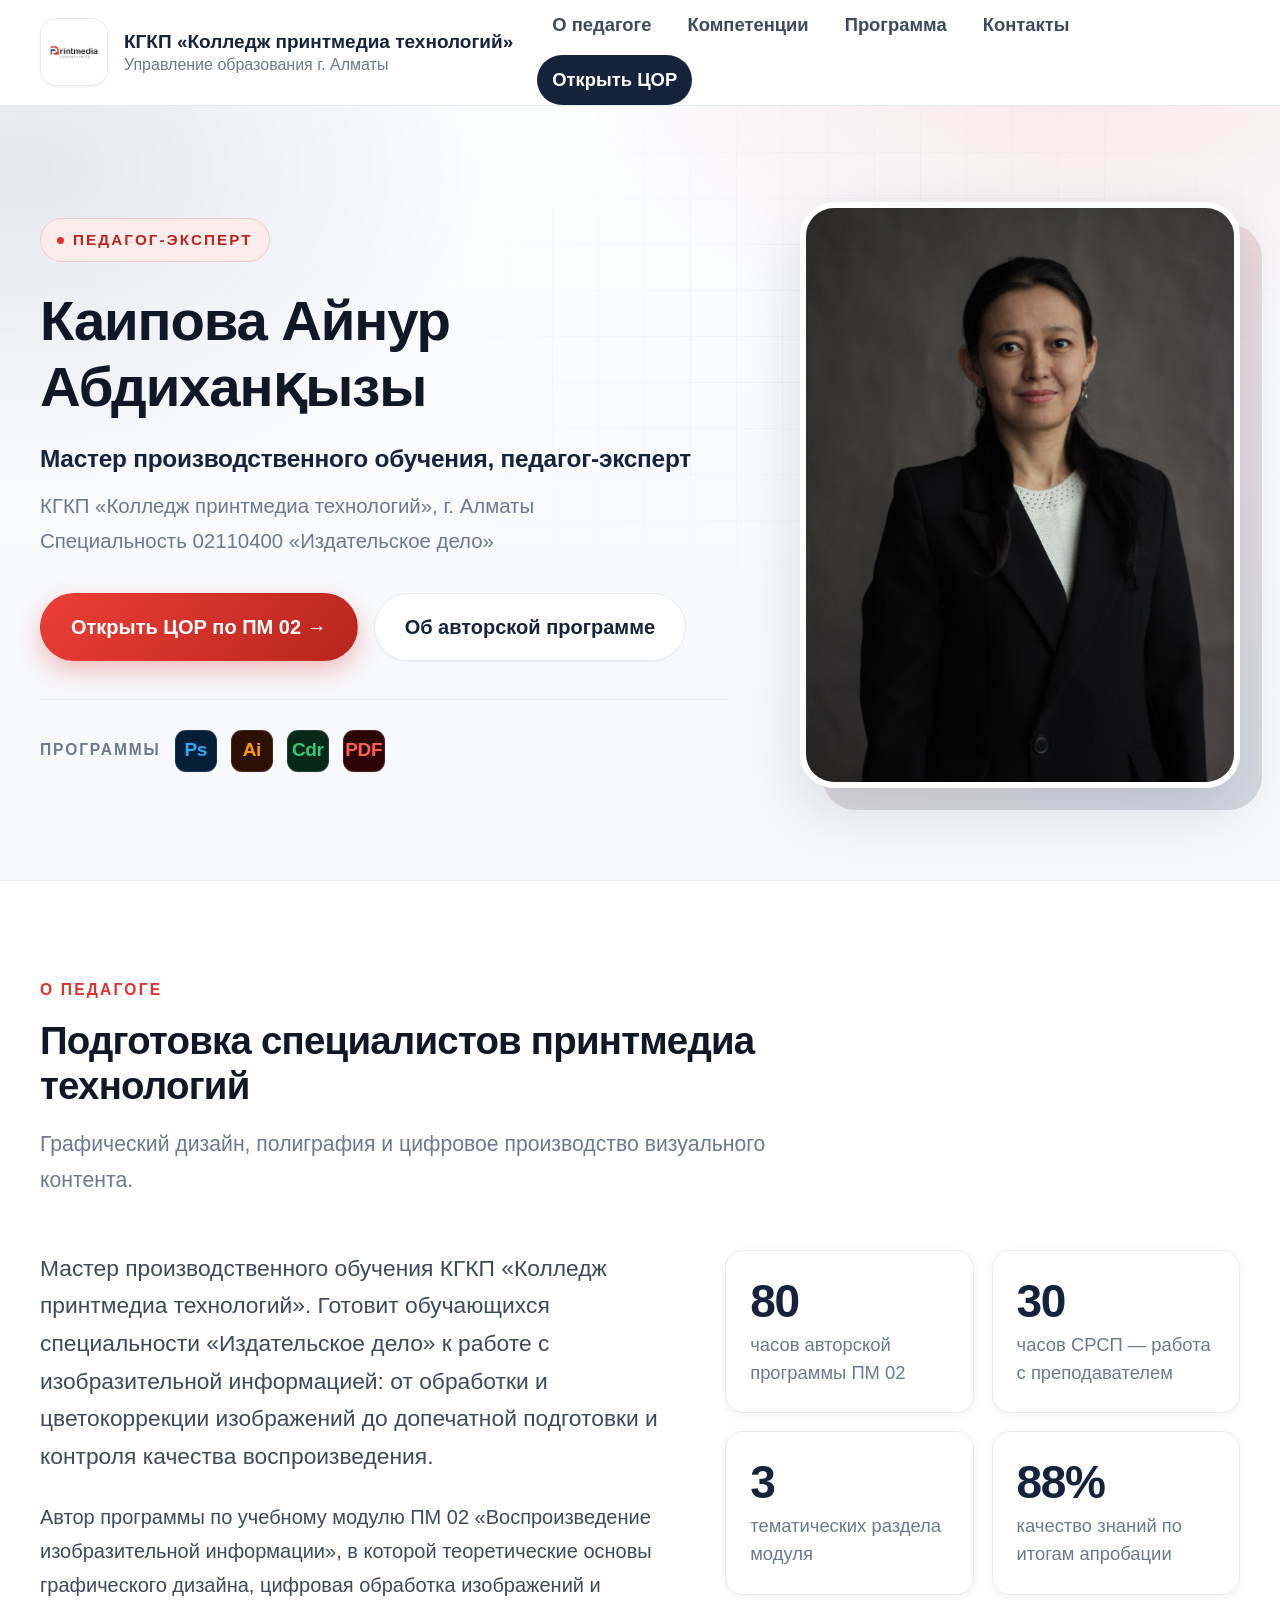
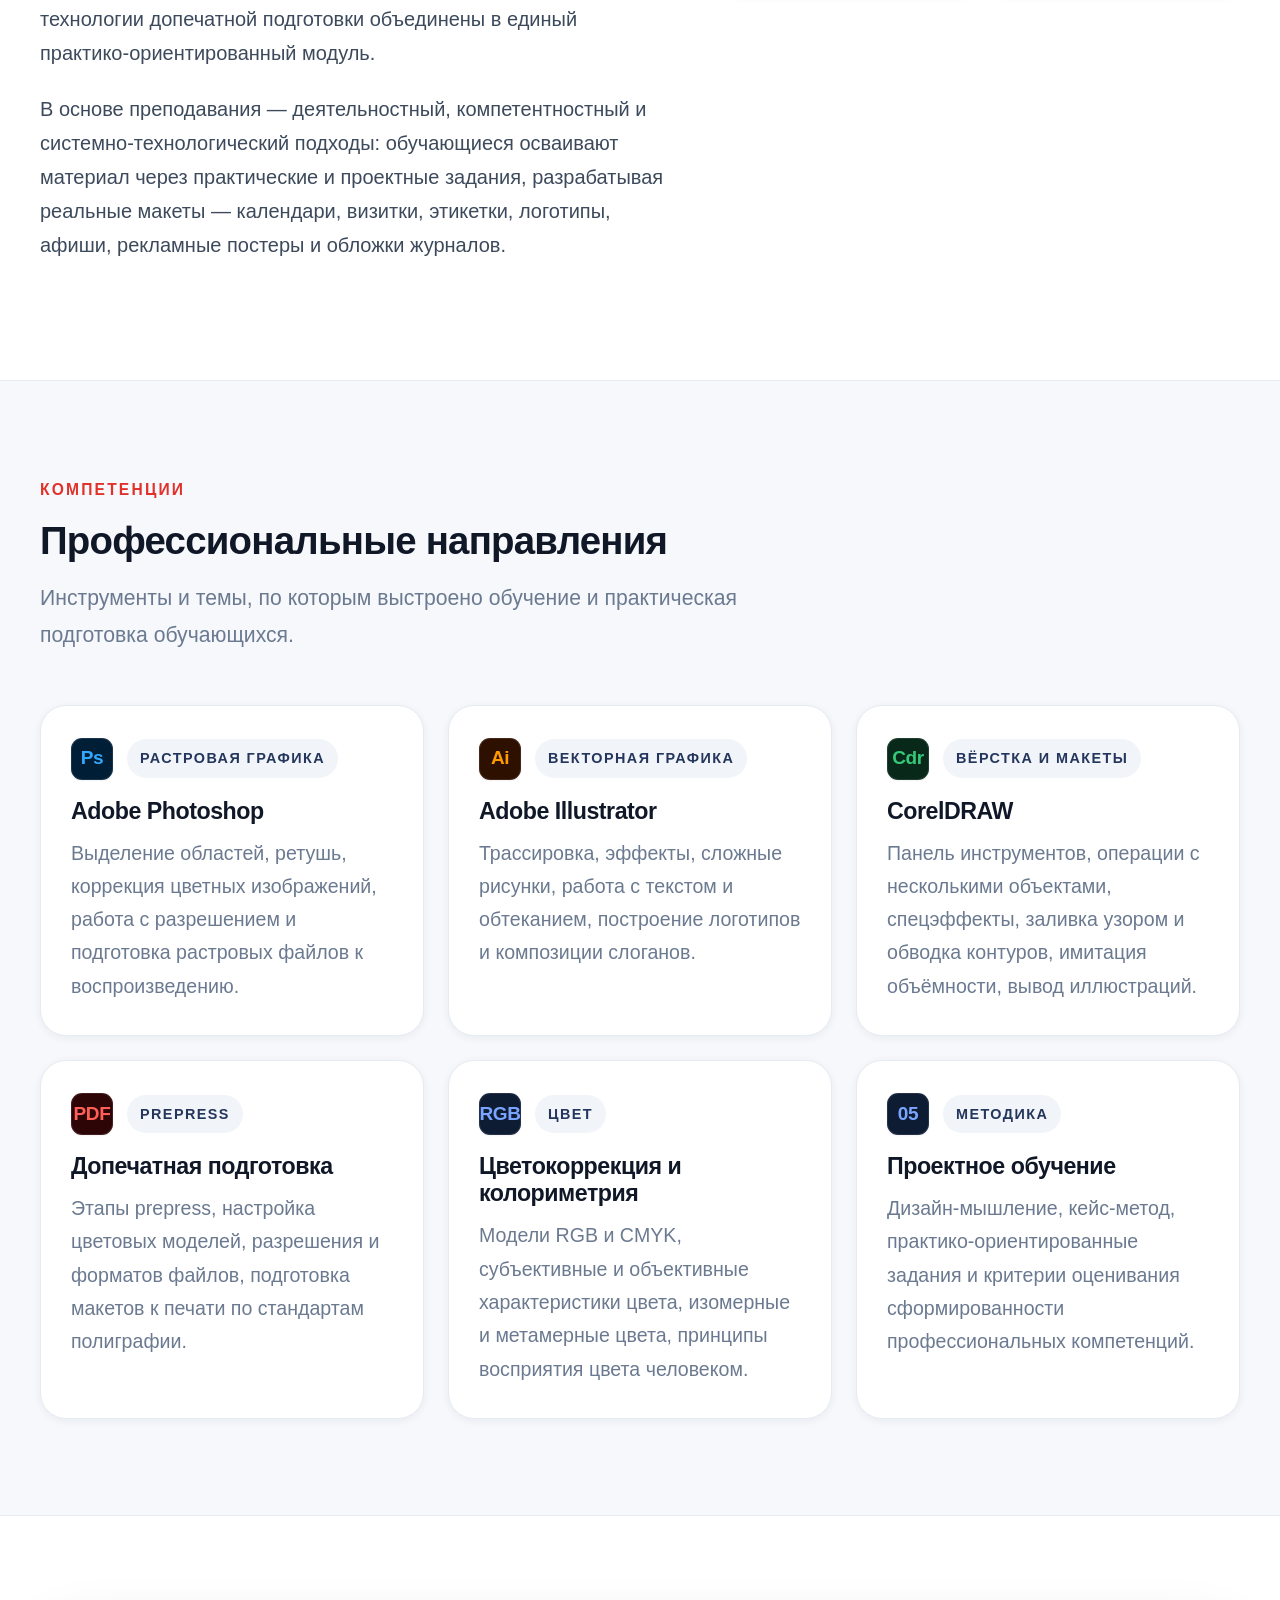
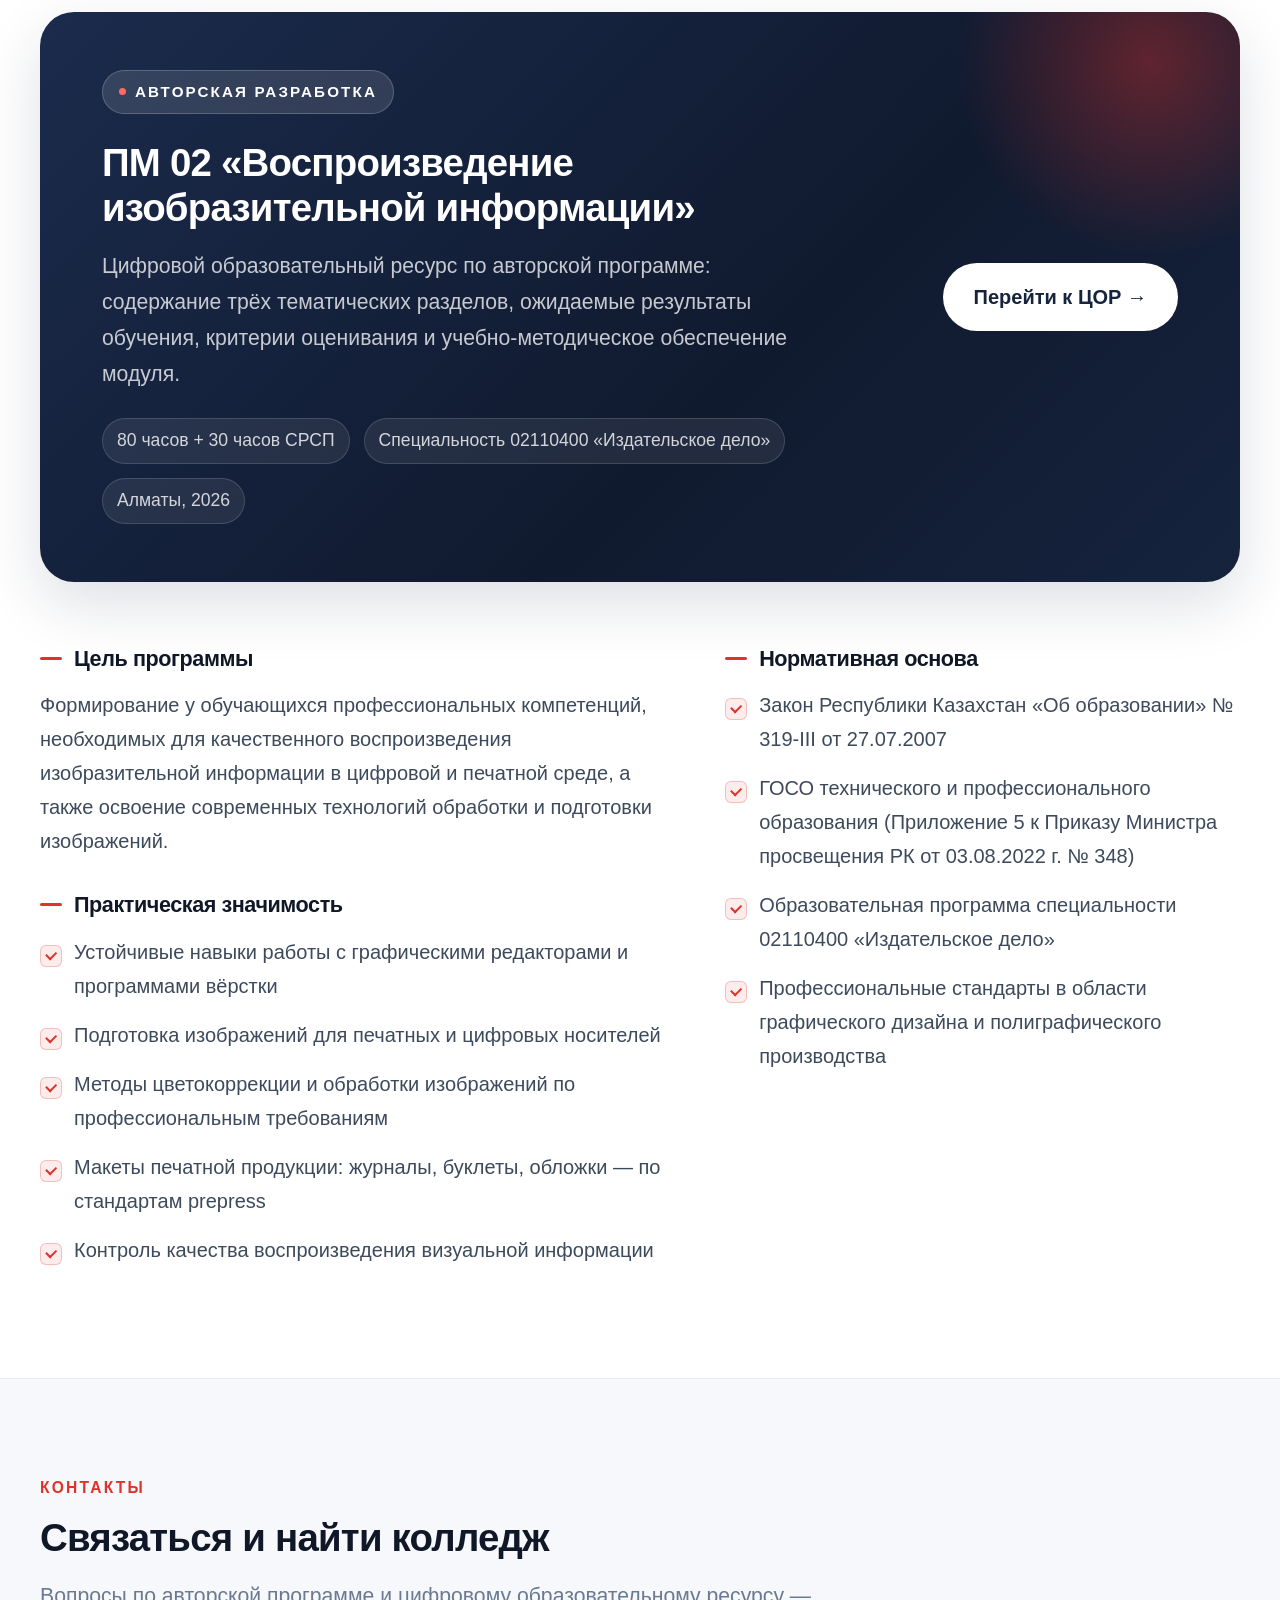
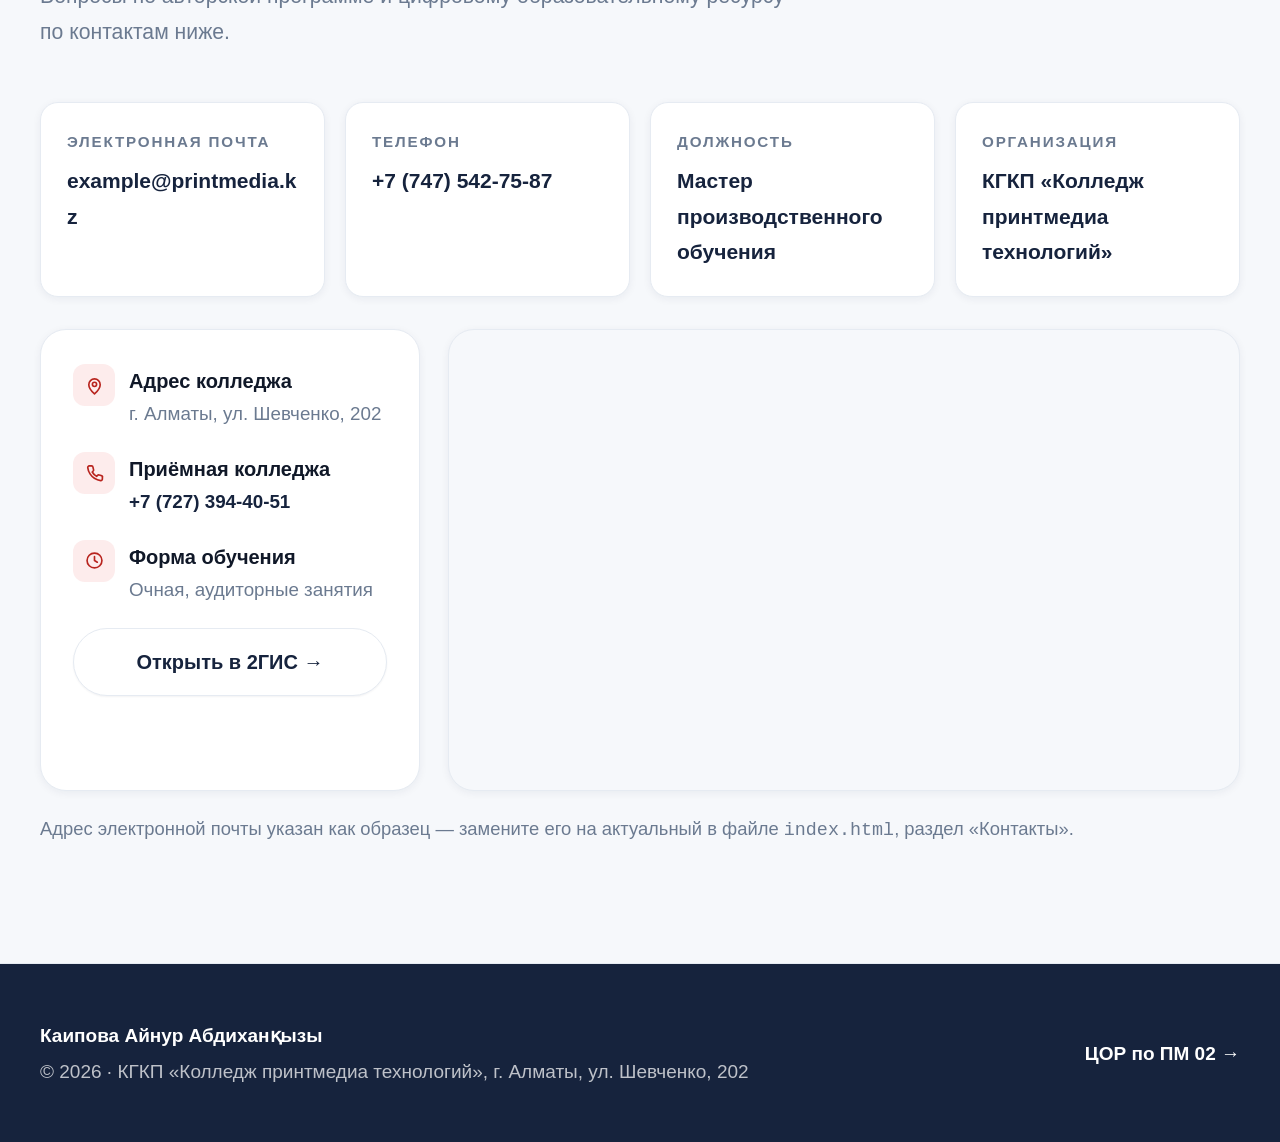
==== index.html @ 56f1a11b "Сайт-визитка Каиповой А.А. и ЦОР по модулю ПМ 02 Две страницы: портфолио педагога (index.html) и циф" ====
<!DOCTYPE html>
<html lang="ru">
<head>
<meta charset="utf-8">
<meta name="viewport" content="width=device-width, initial-scale=1">
<title>Каипова Айнур Абдиханқызы — мастер производственного обучения, педагог-эксперт</title>
<meta name="description" content="Портфолио-визитка Каиповой А.А., мастера производственного обучения, педагога-эксперта КГКП «Колледж принтмедиа технологий». Авторская программа ПМ 02 «Воспроизведение изобразительной информации» и цифровой образовательный ресурс.">
<link rel="icon" href="assets/logo.jpg">
<link rel="stylesheet" href="style.css">
</head>
<body>

<header class="topbar">
  <div class="wrap topbar__inner">
    <a class="brand" href="index.html">
      <span class="brand__logo"><img src="assets/logo.jpg" alt="Логотип Колледжа принтмедиа технологий"></span>
      <span class="brand__text">КГКП «Колледж принтмедиа технологий»<span>Управление образования г. Алматы</span></span>
    </a>
    <nav class="nav">
      <a href="#about">О педагоге</a>
      <a href="#skills">Компетенции</a>
      <a href="#program">Программа</a>
      <a href="#contacts">Контакты</a>
      <a href="cor.html" class="is-cta">Открыть ЦОР</a>
    </nav>
  </div>
</header>

<section class="hero">
  <div class="wrap hero__grid">
    <div>
      <span class="eyebrow">Педагог-эксперт</span>
      <h1>Каипова Айнур Абдиханқызы</h1>
      <p class="hero__role">Мастер производственного обучения, педагог-эксперт</p>
      <p class="hero__place">КГКП «Колледж принтмедиа технологий», г. Алматы<br>Специальность 02110400 «Издательское дело»</p>
      <div class="hero__actions">
        <a class="btn btn--primary" href="cor.html">Открыть ЦОР по ПМ 02 →</a>
        <a class="btn btn--ghost" href="#program">Об авторской программе</a>
      </div>
      <div class="hero__tools">
        <span class="label">Программы</span>
        <span class="app app--ps" title="Adobe Photoshop">Ps</span>
        <span class="app app--ai" title="Adobe Illustrator">Ai</span>
        <span class="app app--cdr" title="CorelDRAW">Cdr</span>
        <span class="app app--pdf" title="Допечатная подготовка, PDF">PDF</span>
      </div>
    </div>
    <div class="photo-frame">
      <img src="assets/kaipova.jpg" alt="Каипова Айнур Абдиханқызы">
    </div>
  </div>
</section>

<section class="section" id="about">
  <div class="wrap">
    <div class="section__head">
      <span class="section__label">О педагоге</span>
      <h2>Подготовка специалистов принтмедиа технологий</h2>
      <p>Графический дизайн, полиграфия и цифровое производство визуального контента.</p>
    </div>
    <div class="cols-2">
      <div class="prose">
        <p class="lead">Мастер производственного обучения КГКП «Колледж принтмедиа технологий». Готовит обучающихся специальности «Издательское дело» к работе с изобразительной информацией: от обработки и цветокоррекции изображений до допечатной подготовки и контроля качества воспроизведения.</p>
        <p>Автор программы по учебному модулю ПМ 02 «Воспроизведение изобразительной информации», в которой теоретические основы графического дизайна, цифровая обработка изображений и технологии допечатной подготовки объединены в единый практико-ориентированный модуль.</p>
        <p>В основе преподавания — деятельностный, компетентностный и системно-технологический подходы: обучающиеся осваивают материал через практические и проектные задания, разрабатывая реальные макеты — календари, визитки, этикетки, логотипы, афиши, рекламные постеры и обложки журналов.</p>
      </div>
      <div class="stats">
        <div class="stat">
          <div class="stat__num">80</div>
          <div class="stat__label">часов авторской программы ПМ 02</div>
        </div>
        <div class="stat">
          <div class="stat__num">30</div>
          <div class="stat__label">часов СРСП — работа с преподавателем</div>
        </div>
        <div class="stat">
          <div class="stat__num">3</div>
          <div class="stat__label">тематических раздела модуля</div>
        </div>
        <div class="stat">
          <div class="stat__num">88%</div>
          <div class="stat__label">качество знаний по итогам апробации</div>
        </div>
      </div>
    </div>
  </div>
</section>

<section class="section section--soft" id="skills">
  <div class="wrap">
    <div class="section__head">
      <span class="section__label">Компетенции</span>
      <h2>Профессиональные направления</h2>
      <p>Инструменты и темы, по которым выстроено обучение и практическая подготовка обучающихся.</p>
    </div>
    <div class="cards">
      <div class="card">
        <div class="card__top">
          <span class="app app--ps">Ps</span>
          <span class="card__tag">Растровая графика</span>
        </div>
        <h3>Adobe Photoshop</h3>
        <p>Выделение областей, ретушь, коррекция цветных изображений, работа с разрешением и подготовка растровых файлов к воспроизведению.</p>
      </div>
      <div class="card">
        <div class="card__top">
          <span class="app app--ai">Ai</span>
          <span class="card__tag">Векторная графика</span>
        </div>
        <h3>Adobe Illustrator</h3>
        <p>Трассировка, эффекты, сложные рисунки, работа с текстом и обтеканием, построение логотипов и композиции слоганов.</p>
      </div>
      <div class="card">
        <div class="card__top">
          <span class="app app--cdr">Cdr</span>
          <span class="card__tag">Вёрстка и макеты</span>
        </div>
        <h3>CorelDRAW</h3>
        <p>Панель инструментов, операции с несколькими объектами, спецэффекты, заливка узором и обводка контуров, имитация объёмности, вывод иллюстраций.</p>
      </div>
      <div class="card">
        <div class="card__top">
          <span class="app app--pdf">PDF</span>
          <span class="card__tag">Prepress</span>
        </div>
        <h3>Допечатная подготовка</h3>
        <p>Этапы prepress, настройка цветовых моделей, разрешения и форматов файлов, подготовка макетов к печати по стандартам полиграфии.</p>
      </div>
      <div class="card">
        <div class="card__top">
          <span class="app app--rgb">RGB</span>
          <span class="card__tag">Цвет</span>
        </div>
        <h3>Цветокоррекция и колориметрия</h3>
        <p>Модели RGB и CMYK, субъективные и объективные характеристики цвета, изомерные и метамерные цвета, принципы восприятия цвета человеком.</p>
      </div>
      <div class="card">
        <div class="card__top">
          <span class="app app--rgb">05</span>
          <span class="card__tag">Методика</span>
        </div>
        <h3>Проектное обучение</h3>
        <p>Дизайн-мышление, кейс-метод, практико-ориентированные задания и критерии оценивания сформированности профессиональных компетенций.</p>
      </div>
    </div>
  </div>
</section>

<section class="section" id="program">
  <div class="wrap">
    <div class="feature">
      <div>
        <span class="eyebrow">Авторская разработка</span>
        <h2>ПМ 02 «Воспроизведение изобразительной информации»</h2>
        <p>Цифровой образовательный ресурс по авторской программе: содержание трёх тематических разделов, ожидаемые результаты обучения, критерии оценивания и учебно-методическое обеспечение модуля.</p>
        <div class="feature__meta">
          <span>80 часов + 30 часов СРСП</span>
          <span>Специальность 02110400 «Издательское дело»</span>
          <span>Алматы, 2026</span>
        </div>
      </div>
      <div>
        <a class="btn btn--light" href="cor.html">Перейти к ЦОР →</a>
      </div>
    </div>

    <div class="cols-2" style="margin-top:64px;">
      <div>
        <h3 class="mini">Цель программы</h3>
        <p>Формирование у обучающихся профессиональных компетенций, необходимых для качественного воспроизведения изобразительной информации в цифровой и печатной среде, а также освоение современных технологий обработки и подготовки изображений.</p>
        <h3 class="mini" style="margin-top:34px;">Практическая значимость</h3>
        <ul class="list-check">
          <li>Устойчивые навыки работы с графическими редакторами и программами вёрстки</li>
          <li>Подготовка изображений для печатных и цифровых носителей</li>
          <li>Методы цветокоррекции и обработки изображений по профессиональным требованиям</li>
          <li>Макеты печатной продукции: журналы, буклеты, обложки — по стандартам prepress</li>
          <li>Контроль качества воспроизведения визуальной информации</li>
        </ul>
      </div>
      <div>
        <h3 class="mini">Нормативная основа</h3>
        <ul class="list-check">
          <li>Закон Республики Казахстан «Об образовании» № 319-III от 27.07.2007</li>
          <li>ГОСО технического и профессионального образования (Приложение 5 к Приказу Министра просвещения РК от 03.08.2022 г. № 348)</li>
          <li>Образовательная программа специальности 02110400 «Издательское дело»</li>
          <li>Профессиональные стандарты в области графического дизайна и полиграфического производства</li>
        </ul>
      </div>
    </div>
  </div>
</section>

<section class="section section--soft" id="contacts">
  <div class="wrap">
    <div class="section__head">
      <span class="section__label">Контакты</span>
      <h2>Связаться и найти колледж</h2>
      <p>Вопросы по авторской программе и цифровому образовательному ресурсу — по контактам ниже.</p>
    </div>

    <div class="contact-grid" style="margin-bottom:32px;">
      <div class="contact">
        <div class="contact__label">Электронная почта</div>
        <div class="contact__value"><a href="mailto:example@printmedia.kz">example@printmedia.kz</a></div>
      </div>
      <div class="contact">
        <div class="contact__label">Телефон</div>
        <div class="contact__value"><a href="tel:+77475427587">+7 (747) 542-75-87</a></div>
      </div>
      <div class="contact">
        <div class="contact__label">Должность</div>
        <div class="contact__value">Мастер производственного обучения</div>
      </div>
      <div class="contact">
        <div class="contact__label">Организация</div>
        <div class="contact__value">КГКП «Колледж принтмедиа технологий»</div>
      </div>
    </div>

    <div class="map-grid">
      <div class="map-card">
        <div class="map-card__row">
          <span class="map-card__ico"><svg viewBox="0 0 24 24" fill="none" stroke="currentColor" stroke-width="1.9" stroke-linecap="round" stroke-linejoin="round" aria-hidden="true"><path d="M12 21.5s-6.5-5.8-6.5-10.5a6.5 6.5 0 1 1 13 0C18.5 15.7 12 21.5 12 21.5z"/><circle cx="12" cy="10.7" r="2.4"/></svg></span>
          <span>
            <strong>Адрес колледжа</strong>
            <span>г. Алматы, ул. Шевченко, 202</span>
          </span>
        </div>
        <div class="map-card__row">
          <span class="map-card__ico"><svg viewBox="0 0 24 24" fill="none" stroke="currentColor" stroke-width="1.9" stroke-linecap="round" stroke-linejoin="round" aria-hidden="true"><path d="M21 16.9v2.6a1.7 1.7 0 0 1-1.9 1.7 16.6 16.6 0 0 1-7.2-2.6 16.3 16.3 0 0 1-5-5A16.6 16.6 0 0 1 4.3 6.4 1.7 1.7 0 0 1 6 4.5h2.6a1.7 1.7 0 0 1 1.7 1.5c.1.8.3 1.7.6 2.5a1.7 1.7 0 0 1-.4 1.8l-1.1 1.1a13.4 13.4 0 0 0 5 5l1.1-1.1a1.7 1.7 0 0 1 1.8-.4c.8.3 1.6.5 2.5.6a1.7 1.7 0 0 1 1.5 1.7z"/></svg></span>
          <span>
            <strong>Приёмная колледжа</strong>
            <span><a href="tel:+77273944051">+7 (727) 394-40-51</a></span>
          </span>
        </div>
        <div class="map-card__row">
          <span class="map-card__ico"><svg viewBox="0 0 24 24" fill="none" stroke="currentColor" stroke-width="1.9" stroke-linecap="round" stroke-linejoin="round" aria-hidden="true"><circle cx="12" cy="12" r="8.5"/><path d="M12 7.6V12l3.2 2"/></svg></span>
          <span>
            <strong>Форма обучения</strong>
            <span>Очная, аудиторные занятия</span>
          </span>
        </div>
        <a class="btn btn--ghost" href="https://2gis.kz/almaty/firm/9429940000854568" target="_blank" rel="noopener">Открыть в 2ГИС →</a>
      </div>
      <div class="map-frame">
        <iframe
          src="https://widgets.2gis.com/widget?type=firmsonmap&amp;options=%7B%22pos%22%3A%7B%22lat%22%3A43.241996%2C%22lon%22%3A76.891916%2C%22zoom%22%3A17%7D%2C%22opt%22%3A%7B%22city%22%3A%22almaty%22%7D%2C%22org%22%3A%229429940000854568%22%7D"
          title="Колледж принтмедиа технологий на карте 2ГИС — г. Алматы, ул. Шевченко, 202"
          loading="lazy"
          allowfullscreen></iframe>
      </div>
    </div>
    <p class="note">Адрес электронной почты указан как образец — замените его на актуальный в файле <code>index.html</code>, раздел «Контакты».</p>
  </div>
</section>

<footer class="footer">
  <div class="wrap footer__inner">
    <div>
      <strong>Каипова Айнур Абдиханқызы</strong>
      © 2026 · КГКП «Колледж принтмедиа технологий», г. Алматы, ул. Шевченко, 202
    </div>
    <div><a href="cor.html">ЦОР по ПМ 02 →</a></div>
  </div>
</footer>

</body>
</html>
---- style.css ----
/* ============================================================
   Каипова А.А. — визитка педагога и ЦОР по ПМ 02
   Дизайн-система: токены → layout → компоненты → адаптив
   ============================================================ */

:root {
  /* Палитра построена на логотипе колледжа */
  --red: #e0322b;
  --red-dark: #b8241e;
  --red-soft: #fdecec;
  --navy: #16233d;
  --navy-mid: #24365c;
  --navy-light: #3d5687;
  --ink: #101828;
  --body: #3d4a5c;
  --muted: #6b7a90;
  --line: #e6ebf2;
  --line-soft: #f1f4f9;
  --bg: #ffffff;
  --bg-soft: #f6f8fb;

  /* Скругления и тени */
  --r-sm: 12px;
  --r: 18px;
  --r-lg: 26px;
  --r-xl: 34px;
  --sh-xs: 0 1px 2px rgba(16, 24, 40, .05);
  --sh-sm: 0 2px 8px rgba(22, 35, 61, .06);
  --sh: 0 8px 28px rgba(22, 35, 61, .08);
  --sh-lg: 0 22px 60px rgba(22, 35, 61, .14);

  --wrap: 1440px;
  --font: -apple-system, BlinkMacSystemFont, "Segoe UI", Roboto, "Helvetica Neue", Arial, sans-serif;
}

* { box-sizing: border-box; }

html {
  font-size: 20px;
  scroll-behavior: smooth;
  -webkit-text-size-adjust: 100%;
}

body {
  margin: 0;
  font-family: var(--font);
  font-size: 1rem;
  line-height: 1.7;
  color: var(--body);
  background: var(--bg);
  -webkit-font-smoothing: antialiased;
  text-rendering: optimizeLegibility;
}

img { max-width: 100%; display: block; }
a { color: var(--navy-light); }

h1, h2, h3, h4 {
  color: var(--ink);
  line-height: 1.18;
  letter-spacing: -0.02em;
  margin: 0 0 .6em;
  font-weight: 700;
}

h1 { font-size: clamp(2.3rem, 4.4vw, 3.5rem); }
h2 { font-size: clamp(1.75rem, 3vw, 2.5rem); }
h3 { font-size: clamp(1.15rem, 1.6vw, 1.4rem); }

p { margin: 0 0 1.1em; }

.wrap { width: 100%; max-width: var(--wrap); margin: 0 auto; padding: 0 40px; }

/* ---------------- Шапка ---------------- */
.topbar {
  position: sticky;
  top: 0;
  z-index: 60;
  background: rgba(255, 255, 255, .88);
  backdrop-filter: saturate(180%) blur(14px);
  border-bottom: 1px solid var(--line);
}

.topbar__inner {
  display: flex;
  align-items: center;
  gap: 24px;
  min-height: 92px;
}

.brand {
  display: flex;
  align-items: center;
  gap: 16px;
  text-decoration: none;
  color: inherit;
  flex-shrink: 0;
}

.brand__logo {
  width: 68px;
  height: 68px;
  border-radius: 16px;
  background: #fff;
  border: 1px solid var(--line);
  box-shadow: var(--sh-xs);
  display: grid;
  place-items: center;
  padding: 7px;
  flex-shrink: 0;
}
.brand__logo img { width: 100%; height: 100%; object-fit: contain; }

.brand__text { font-size: .95rem; font-weight: 700; color: var(--navy); line-height: 1.35; }
.brand__text span {
  display: block;
  font-weight: 500;
  color: var(--muted);
  font-size: .8rem;
}

.nav {
  margin-left: auto;
  display: flex;
  align-items: center;
  gap: 6px;
  flex-wrap: wrap;
}
.nav a {
  color: var(--body);
  text-decoration: none;
  font-size: .92rem;
  font-weight: 600;
  padding: 9px 15px;
  border-radius: 999px;
  transition: background .16s ease, color .16s ease;
}
.nav a:hover { background: var(--bg-soft); color: var(--red); }
.nav a.is-cta { background: var(--navy); color: #fff; }
.nav a.is-cta:hover { background: var(--navy-mid); color: #fff; }

/* ---------------- Кнопки ---------------- */
.btn {
  display: inline-flex;
  align-items: center;
  justify-content: center;
  gap: 10px;
  padding: 16px 30px;
  border-radius: 999px;
  font-size: 1rem;
  font-weight: 650;
  font-family: inherit;
  text-decoration: none;
  border: 1.5px solid transparent;
  cursor: pointer;
  transition: transform .16s ease, box-shadow .16s ease, background .16s ease, border-color .16s ease;
}
.btn:hover { transform: translateY(-2px); }
.btn--primary {
  background: linear-gradient(135deg, #ec3f37, var(--red-dark));
  color: #fff;
  box-shadow: 0 10px 26px rgba(224, 50, 43, .3);
}
.btn--primary:hover { box-shadow: 0 14px 32px rgba(224, 50, 43, .38); }
.btn--ghost { border-color: var(--line); color: var(--navy); background: #fff; box-shadow: var(--sh-xs); }
.btn--ghost:hover { border-color: var(--navy-light); }
.btn--light { background: #fff; color: var(--navy); }
.btn--light:hover { background: #f2f5fa; }

/* ---------------- Хиро ---------------- */
.hero {
  position: relative;
  overflow: hidden;
  padding: 96px 0 92px;
  background:
    radial-gradient(760px 460px at 85% -8%, rgba(224, 50, 43, .10), transparent 68%),
    radial-gradient(700px 480px at 2% 8%, rgba(36, 54, 92, .10), transparent 66%),
    linear-gradient(180deg, #fbfcfe, var(--bg-soft));
  border-bottom: 1px solid var(--line);
}

.hero::before {
  content: "";
  position: absolute;
  inset: 0;
  background-image:
    linear-gradient(rgba(22, 35, 61, .045) 1px, transparent 1px),
    linear-gradient(90deg, rgba(22, 35, 61, .045) 1px, transparent 1px);
  background-size: 46px 46px;
  mask-image: radial-gradient(700px 420px at 70% 30%, #000, transparent 75%);
  -webkit-mask-image: radial-gradient(700px 420px at 70% 30%, #000, transparent 75%);
  pointer-events: none;
}

.hero__grid {
  position: relative;
  display: grid;
  grid-template-columns: 1.15fr 440px;
  gap: 72px;
  align-items: center;
}

.eyebrow {
  display: inline-flex;
  align-items: center;
  gap: 9px;
  font-size: .76rem;
  font-weight: 750;
  letter-spacing: .14em;
  text-transform: uppercase;
  color: var(--red-dark);
  background: var(--red-soft);
  border: 1px solid rgba(224, 50, 43, .18);
  padding: 8px 16px;
  border-radius: 999px;
  margin-bottom: 26px;
}
.eyebrow::before {
  content: "";
  width: 7px;
  height: 7px;
  border-radius: 50%;
  background: var(--red);
}

.hero h1 { margin-bottom: .3em; }
.hero__role {
  font-size: 1.22rem;
  font-weight: 700;
  color: var(--navy);
  margin: 0 0 10px;
  letter-spacing: -0.01em;
}
.hero__place { color: var(--muted); margin: 0 0 34px; font-size: 1.02rem; }
.hero__actions { display: flex; gap: 16px; flex-wrap: wrap; align-items: center; }

.hero__tools {
  display: flex;
  align-items: center;
  gap: 14px;
  flex-wrap: wrap;
  margin-top: 38px;
  padding-top: 30px;
  border-top: 1px solid var(--line);
}
.hero__tools .label {
  font-size: .78rem;
  text-transform: uppercase;
  letter-spacing: .12em;
  font-weight: 700;
  color: var(--muted);
}

/* Портрет */
.photo-frame { position: relative; }
.photo-frame::before {
  content: "";
  position: absolute;
  inset: 22px -22px -22px 22px;
  border-radius: var(--r-xl);
  background: linear-gradient(150deg, rgba(224, 50, 43, .14), rgba(36, 54, 92, .16));
}
.photo-frame img {
  position: relative;
  width: 100%;
  aspect-ratio: 3 / 4;
  object-fit: cover;
  object-position: center 16%;
  border-radius: var(--r-xl);
  box-shadow: var(--sh-lg);
  border: 6px solid #fff;
}

/* ---------------- Секции ---------------- */
.section { padding: 96px 0; }
.section--soft {
  background: var(--bg-soft);
  border-top: 1px solid var(--line);
  border-bottom: 1px solid var(--line);
}

.section__head { max-width: 780px; margin-bottom: 52px; }
.section__label {
  display: block;
  font-size: .78rem;
  font-weight: 750;
  letter-spacing: .14em;
  text-transform: uppercase;
  color: var(--red);
  margin-bottom: 14px;
}
.section__head h2 { margin-bottom: .45em; }
.section__head p { color: var(--muted); margin: 0; font-size: 1.06rem; }

.lead { font-size: 1.14rem; line-height: 1.65; color: var(--ink); }

.cols-2 { display: grid; grid-template-columns: 1.1fr .9fr; gap: 56px; align-items: start; }
.prose p { color: var(--body); max-width: 78ch; }

h3.mini {
  font-size: 1.08rem;
  margin-bottom: .8em;
  display: flex;
  align-items: center;
  gap: 12px;
}
h3.mini::before {
  content: "";
  width: 22px;
  height: 3px;
  border-radius: 2px;
  background: var(--red);
  flex: 0 0 auto;
}

/* Метрики */
.stats { display: grid; grid-template-columns: repeat(2, 1fr); gap: 18px; }
.stat {
  background: #fff;
  border: 1px solid var(--line);
  border-radius: var(--r);
  padding: 26px 24px;
  box-shadow: var(--sh-sm);
}
.stat__num {
  font-size: 2.3rem;
  font-weight: 750;
  color: var(--navy);
  line-height: 1.05;
  letter-spacing: -0.03em;
  margin-bottom: 6px;
}
.stat__label { font-size: .92rem; color: var(--muted); line-height: 1.5; }

/* Карточки */
.cards { display: grid; grid-template-columns: repeat(auto-fit, minmax(290px, 1fr)); gap: 24px; }
.card {
  background: #fff;
  border: 1px solid var(--line);
  border-radius: var(--r-lg);
  padding: 32px 30px;
  box-shadow: var(--sh-sm);
  transition: transform .2s ease, box-shadow .2s ease, border-color .2s ease;
}
.card:hover { transform: translateY(-4px); box-shadow: var(--sh); border-color: #d9e1ec; }
.card__top { display: flex; align-items: center; gap: 14px; margin-bottom: 18px; }
.card__tag {
  display: inline-block;
  font-size: .72rem;
  font-weight: 750;
  letter-spacing: .1em;
  text-transform: uppercase;
  color: var(--navy-mid);
  background: var(--line-soft);
  padding: 7px 13px;
  border-radius: 999px;
}
.card h3 { font-size: 1.16rem; margin-bottom: .5em; }
.card p { margin: 0; color: var(--muted); font-size: .98rem; }

/* Значки графических программ */
.app {
  display: inline-flex;
  align-items: center;
  justify-content: center;
  width: 42px;
  height: 42px;
  border-radius: 11px;
  font-size: .95rem;
  font-weight: 750;
  letter-spacing: -0.02em;
  flex: 0 0 auto;
  box-shadow: inset 0 0 0 1px rgba(255, 255, 255, .1), var(--sh-xs);
}
.app--sm { width: 30px; height: 30px; border-radius: 8px; font-size: .72rem; }
.app--ps { background: #001e36; color: #31a8ff; }
.app--ai { background: #2d1000; color: #ff9a00; }
.app--cdr { background: #08281a; color: #35c878; }
.app--pdf { background: #2e0507; color: #ff5f56; }
.app--rgb { background: #0d1b33; color: #7aa5ff; }

.app-row { display: flex; align-items: center; gap: 10px; flex-wrap: wrap; }

/* Баннер ЦОР */
.feature {
  position: relative;
  overflow: hidden;
  display: grid;
  grid-template-columns: 1fr auto;
  gap: 44px;
  align-items: center;
  background: linear-gradient(135deg, #1b2b4c 0%, #101a2f 60%, #16233d 100%);
  color: #fff;
  border-radius: var(--r-xl);
  padding: 58px 62px;
  box-shadow: var(--sh-lg);
}
.feature::after {
  content: "";
  position: absolute;
  width: 420px;
  height: 420px;
  right: -120px;
  top: -160px;
  border-radius: 50%;
  background: radial-gradient(circle, rgba(224, 50, 43, .38), transparent 65%);
  pointer-events: none;
}
.feature > * { position: relative; }
.feature h2 { color: #fff; margin-bottom: .45em; }
.feature p { color: rgba(255, 255, 255, .76); margin: 0; font-size: 1.06rem; max-width: 62ch; }
.feature .eyebrow {
  background: rgba(255, 255, 255, .12);
  border-color: rgba(255, 255, 255, .2);
  color: #fff;
}
.feature .eyebrow::before { background: #ff6b63; }
.feature__meta { display: flex; gap: 14px; flex-wrap: wrap; margin-top: 26px; }
.feature__meta span {
  font-size: .88rem;
  color: rgba(255, 255, 255, .8);
  background: rgba(255, 255, 255, .08);
  border: 1px solid rgba(255, 255, 255, .14);
  padding: 7px 14px;
  border-radius: 999px;
}

/* Списки */
.list-check { list-style: none; padding: 0; margin: 0; }
.list-check li {
  position: relative;
  padding-left: 34px;
  margin-bottom: 15px;
  color: var(--body);
}
.list-check li::before {
  content: "";
  position: absolute;
  left: 0;
  top: .48em;
  width: 20px;
  height: 20px;
  border-radius: 6px;
  background: var(--red-soft);
  border: 1px solid rgba(224, 50, 43, .25);
}
.list-check li::after {
  content: "";
  position: absolute;
  left: 6px;
  top: .78em;
  width: 8px;
  height: 4.5px;
  border-left: 2px solid var(--red);
  border-bottom: 2px solid var(--red);
  transform: rotate(-45deg);
}

/* ---------------- Контакты и карта ---------------- */
.contact-grid { display: grid; grid-template-columns: repeat(auto-fit, minmax(250px, 1fr)); gap: 20px; }
.contact {
  background: #fff;
  border: 1px solid var(--line);
  border-radius: var(--r);
  padding: 26px;
  box-shadow: var(--sh-sm);
}
.contact__label {
  font-size: .76rem;
  text-transform: uppercase;
  letter-spacing: .12em;
  color: var(--muted);
  font-weight: 750;
  margin-bottom: 8px;
}
.contact__value { font-size: 1.05rem; font-weight: 650; color: var(--navy); word-break: break-word; }
.contact__value a { color: inherit; text-decoration: none; }
.contact__value a:hover { color: var(--red); }
.note { font-size: .92rem; color: var(--muted); margin-top: 22px; }

.map-grid {
  display: grid;
  grid-template-columns: 380px 1fr;
  gap: 28px;
  align-items: stretch;
}
.map-card {
  background: #fff;
  border: 1px solid var(--line);
  border-radius: var(--r-lg);
  padding: 34px 32px;
  box-shadow: var(--sh-sm);
  display: flex;
  flex-direction: column;
  gap: 22px;
}
.map-card__row { display: flex; gap: 14px; align-items: flex-start; }
.map-card__ico {
  width: 42px;
  height: 42px;
  border-radius: 12px;
  background: var(--red-soft);
  color: var(--red-dark);
  display: grid;
  place-items: center;
  flex: 0 0 auto;
}
.map-card__row .map-card__ico { color: var(--red-dark); }
.map-card__ico svg { width: 21px; height: 21px; }
.map-card__row strong { display: block; color: var(--ink); font-size: 1rem; }
.map-card__row span { font-size: .94rem; color: var(--muted); }
.map-card__row a { color: var(--navy); text-decoration: none; font-weight: 600; }
.map-card__row a:hover { color: var(--red); }

.map-frame {
  position: relative;
  min-height: 460px;
  border-radius: var(--r-lg);
  overflow: hidden;
  border: 1px solid var(--line);
  box-shadow: var(--sh-sm);
  background: var(--bg-soft);
}
.map-frame iframe { width: 100%; height: 100%; min-height: 460px; border: 0; display: block; }

/* ---------------- Подвал ---------------- */
.footer {
  background: var(--navy);
  color: rgba(255, 255, 255, .72);
  padding: 56px 0;
  font-size: .95rem;
}
.footer__inner {
  display: flex;
  gap: 24px;
  justify-content: space-between;
  align-items: center;
  flex-wrap: wrap;
}
.footer strong { color: #fff; display: block; font-weight: 650; margin-bottom: 4px; }
.footer a { color: #fff; text-decoration: none; font-weight: 600; }
.footer a:hover { text-decoration: underline; }

/* ---------------- ЦОР: разделы программы ---------------- */
.module {
  border: 1px solid var(--line);
  border-radius: var(--r-lg);
  background: #fff;
  margin-bottom: 18px;
  overflow: hidden;
  box-shadow: var(--sh-sm);
}
.module.is-open { border-color: #d7e0ec; box-shadow: var(--sh); }
.module__btn {
  width: 100%;
  display: flex;
  align-items: center;
  gap: 22px;
  padding: 28px 32px;
  background: none;
  border: 0;
  text-align: left;
  cursor: pointer;
  font-family: inherit;
  color: var(--ink);
  transition: background .16s ease;
}
.module__btn:hover { background: var(--bg-soft); }
.module__num {
  flex: 0 0 auto;
  width: 50px;
  height: 50px;
  border-radius: 14px;
  background: linear-gradient(135deg, #fdecec, #f8d6d4);
  color: var(--red-dark);
  font-weight: 750;
  font-size: 1.15rem;
  display: grid;
  place-items: center;
}
.module__title { flex: 1; }
.module__title strong { display: block; font-size: 1.16rem; letter-spacing: -0.01em; margin-bottom: 3px; }
.module__title span { font-size: .93rem; color: var(--muted); }
.module__chev { flex: 0 0 auto; color: var(--muted); transition: transform .22s ease; font-size: 1.1rem; }
.module.is-open .module__chev { transform: rotate(180deg); }
.module__body { padding: 6px 32px 34px; display: none; }
.module.is-open .module__body { display: block; }
.module__body h4 {
  font-size: .8rem;
  text-transform: uppercase;
  letter-spacing: .12em;
  color: var(--muted);
  margin: 30px 0 12px;
}
.module__body ul { margin: 0; padding-left: 24px; color: var(--body); }
.module__body li { margin-bottom: 9px; }

.chips { display: flex; gap: 10px; flex-wrap: wrap; align-items: center; margin-top: 6px; }
.chip {
  display: inline-flex;
  align-items: center;
  gap: 9px;
  font-size: .88rem;
  font-weight: 650;
  padding: 8px 15px;
  border-radius: 999px;
  background: var(--bg-soft);
  border: 1px solid var(--line);
  color: var(--navy);
}
.chip--red { background: var(--red-soft); border-color: rgba(224, 50, 43, .2); color: var(--red-dark); }

.hours { display: flex; gap: 14px; flex-wrap: wrap; margin-top: 24px; }
.hours div {
  flex: 1 1 140px;
  background: var(--bg-soft);
  border: 1px solid var(--line);
  border-radius: var(--r-sm);
  padding: 16px 18px;
}
.hours b { display: block; font-size: 1.5rem; color: var(--navy); line-height: 1.15; letter-spacing: -0.02em; }
.hours span { font-size: .88rem; color: var(--muted); }

/* ============================================================
   Адаптив
   ============================================================ */
@media (max-width: 1180px) {
  .hero__grid { grid-template-columns: 1fr 380px; gap: 52px; }
  .feature { padding: 48px 44px; }
  .map-grid { grid-template-columns: 330px 1fr; }
}

@media (max-width: 1000px) {
  .wrap { padding: 0 28px; }
  .hero { padding: 72px 0 68px; }
  .hero__grid { grid-template-columns: 1fr; gap: 48px; }
  .photo-frame { max-width: 380px; }
  .photo-frame::before { inset: 18px -18px -18px 18px; }
  .cols-2 { grid-template-columns: 1fr; gap: 40px; }
  .feature { grid-template-columns: 1fr; gap: 30px; }
  .map-grid { grid-template-columns: 1fr; }
  .map-frame, .map-frame iframe { min-height: 380px; }
  .section { padding: 76px 0; }
}

@media (max-width: 760px) {
  html { font-size: 18.5px; }
  .topbar { position: static; }
  .topbar__inner {
    flex-direction: column;
    align-items: stretch;
    gap: 14px;
    padding: 16px 0;
    min-height: 0;
  }
  .brand__logo { width: 58px; height: 58px; }
  .nav {
    margin: 0 -28px;
    padding: 0 28px;
    gap: 4px;
    flex-wrap: nowrap;
    overflow-x: auto;
    scrollbar-width: none;
  }
  .nav::-webkit-scrollbar { display: none; }
  .nav a { white-space: nowrap; padding: 8px 13px; }
  .feature { padding: 38px 28px; border-radius: var(--r-lg); }
  .feature .btn, .hero__actions .btn { width: 100%; }
  .module__btn { padding: 22px 20px; gap: 15px; }
  .module__num { width: 42px; height: 42px; border-radius: 12px; font-size: 1rem; }
  .module__body { padding: 0 20px 26px; }
  .card { padding: 26px 24px; }
}

@media (max-width: 560px) {
  html { font-size: 17.5px; }
  .wrap { padding: 0 20px; }
  .nav { margin: 0 -20px; padding: 0 20px; }
  .section, .hero { padding: 56px 0; }
  .section__head { margin-bottom: 34px; }
  .stats { grid-template-columns: 1fr; }
  .photo-frame { max-width: 100%; }
  .photo-frame::before { inset: 14px -14px -14px 14px; }
  .photo-frame img { border-width: 5px; }
  .map-card { padding: 26px 22px; }
  .map-frame, .map-frame iframe { min-height: 320px; }
  .brand__text { font-size: .88rem; }
  .footer { padding: 40px 0; }
}
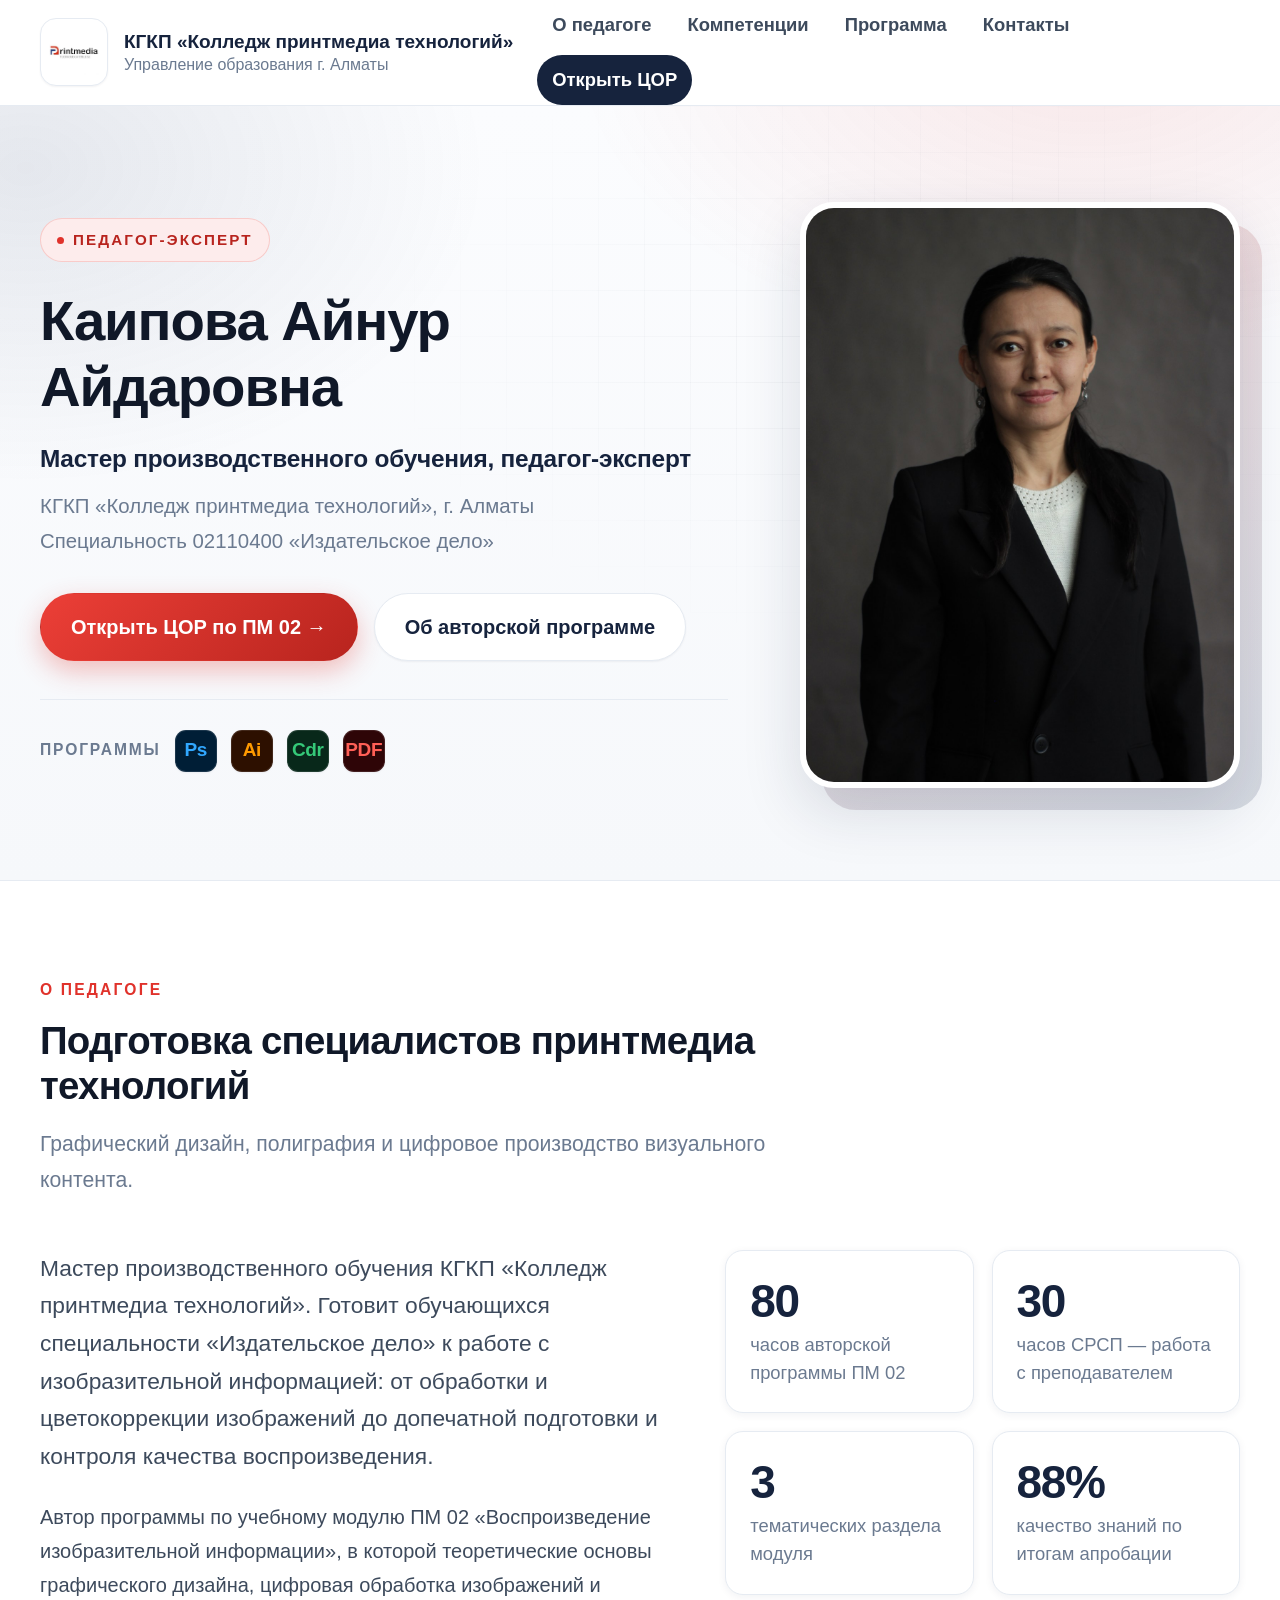
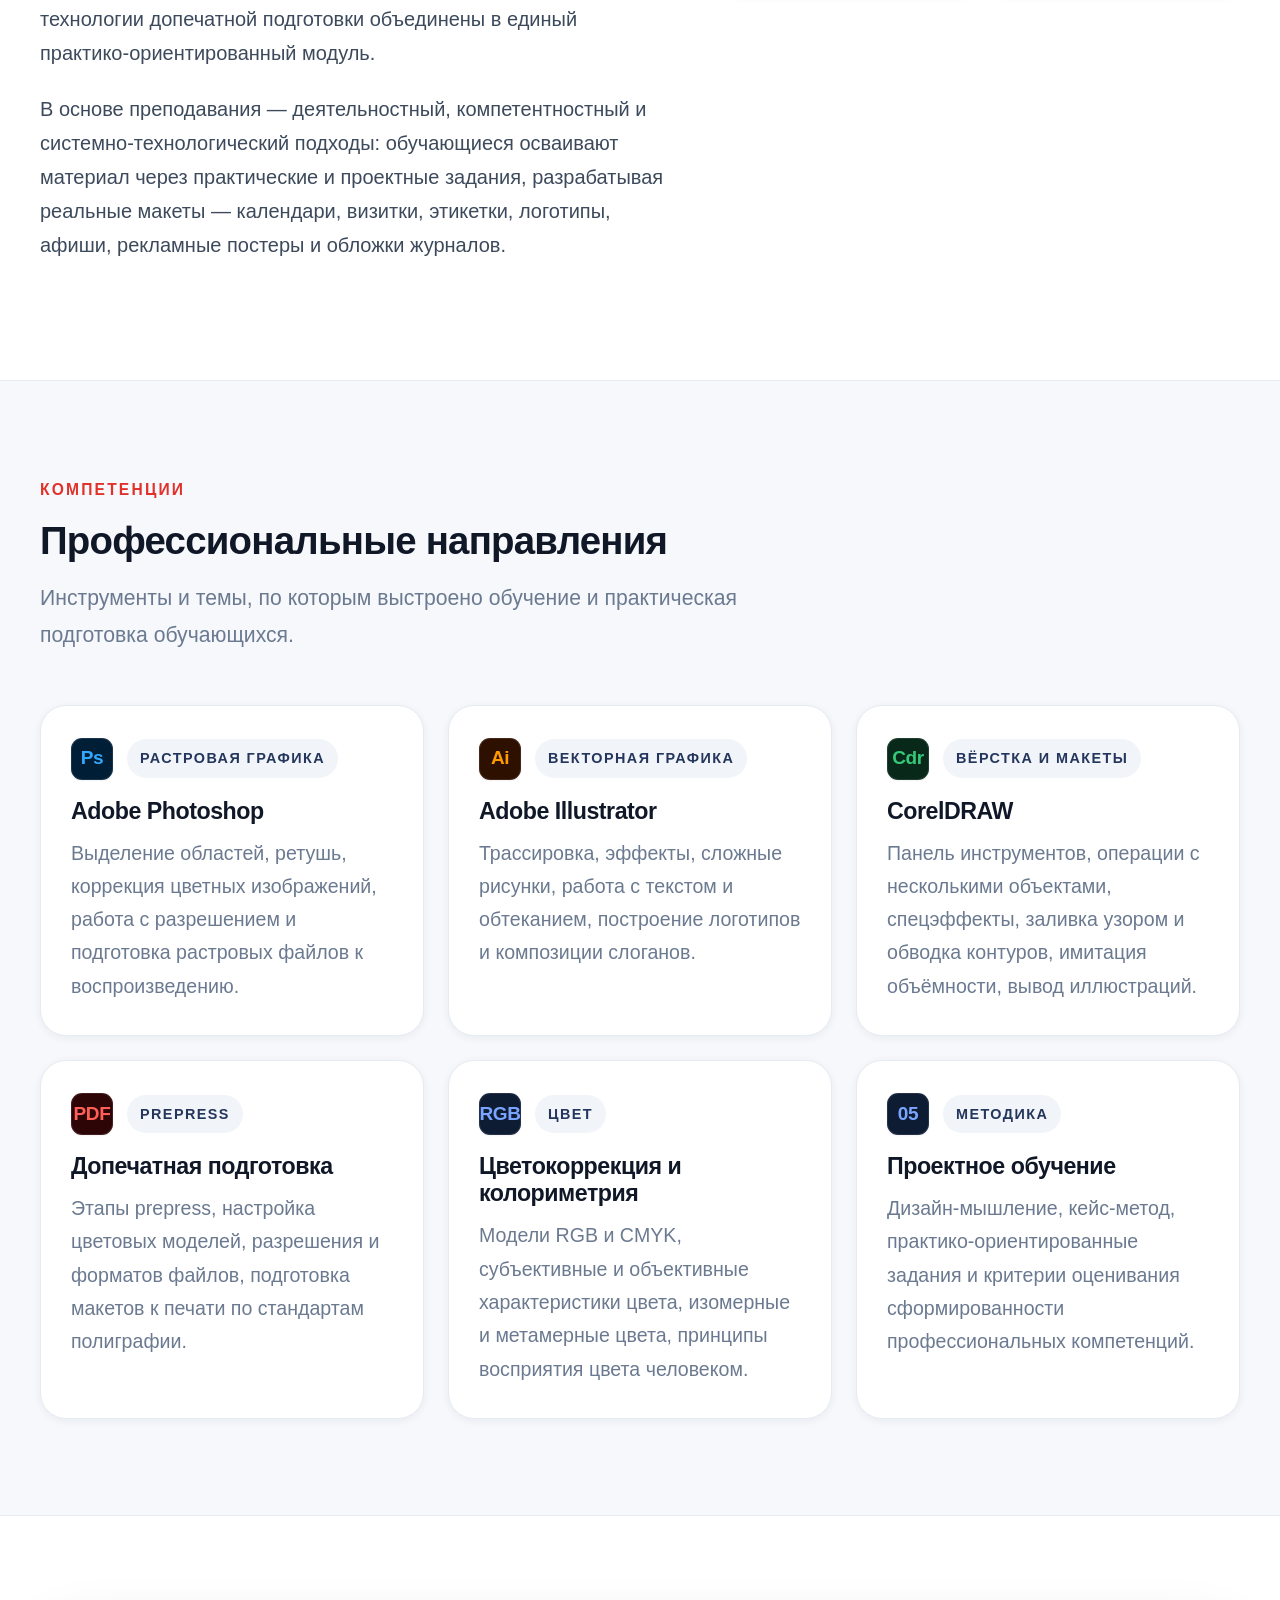
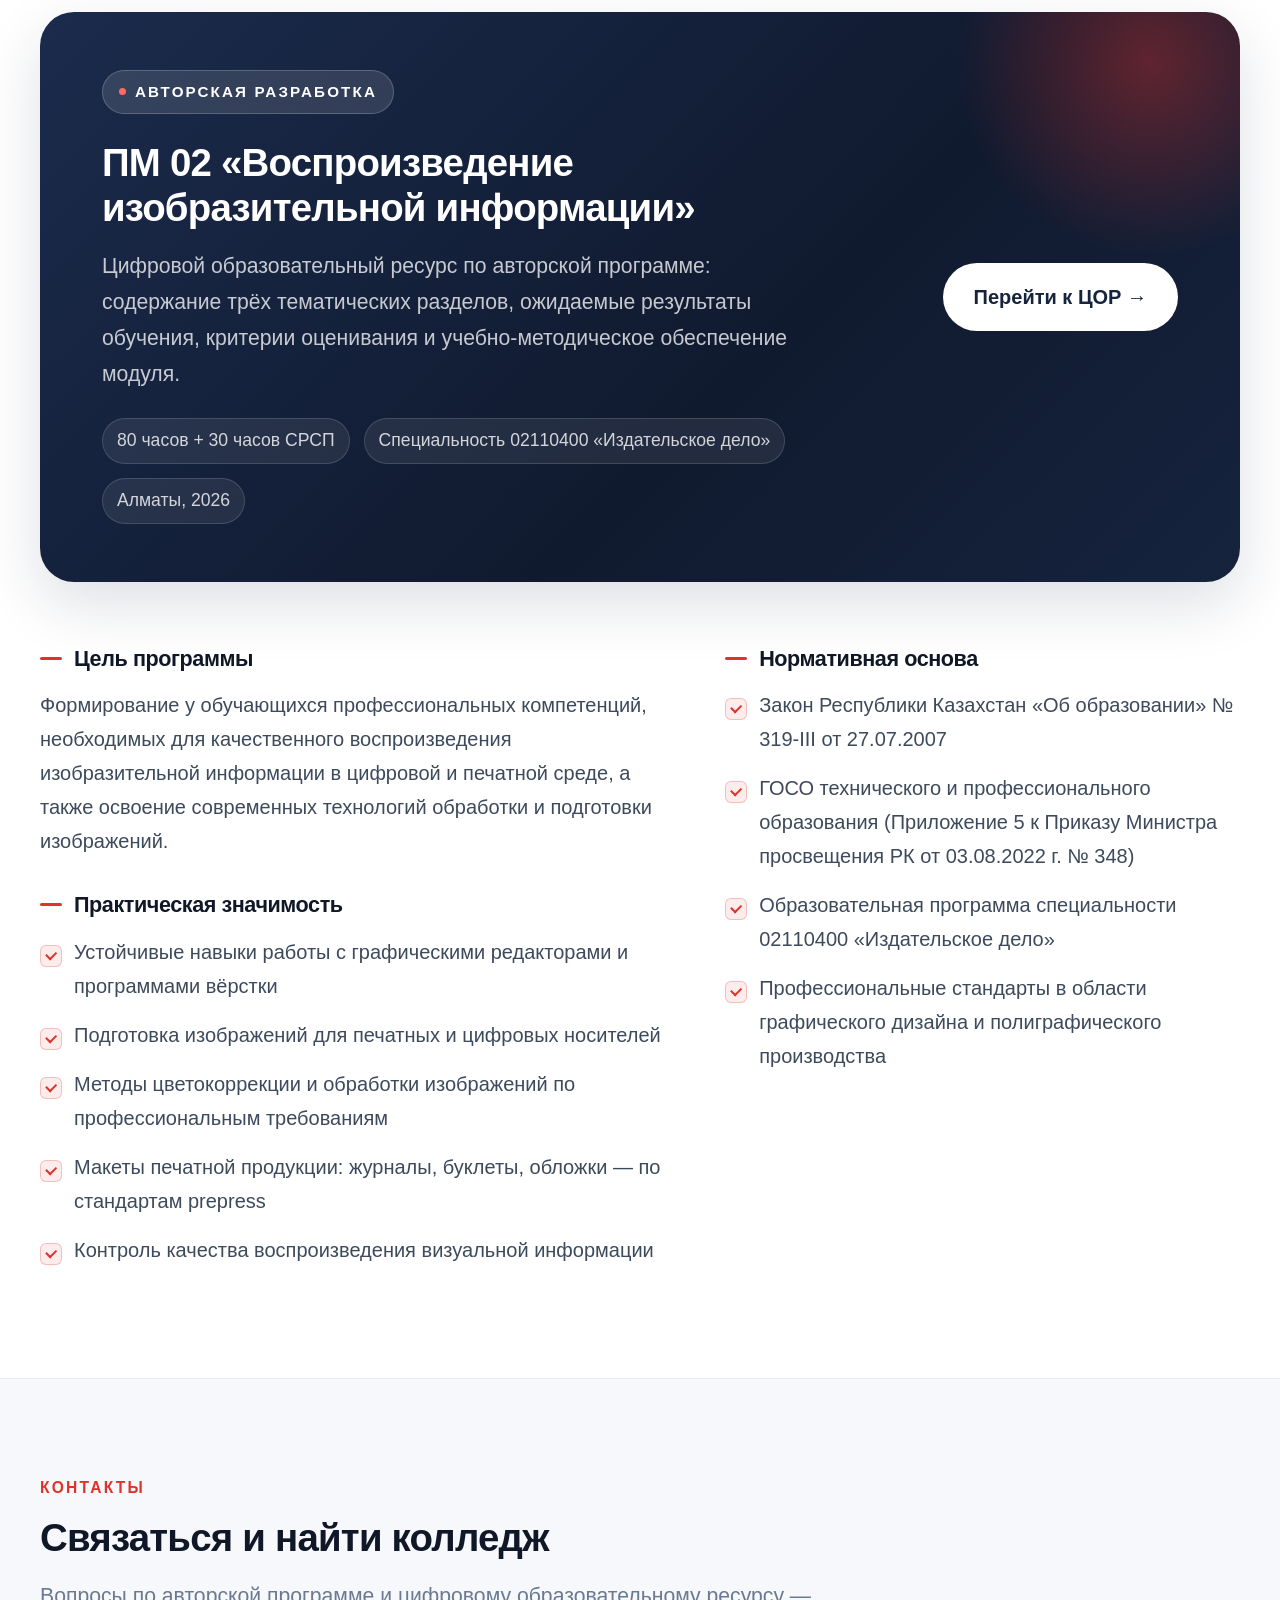
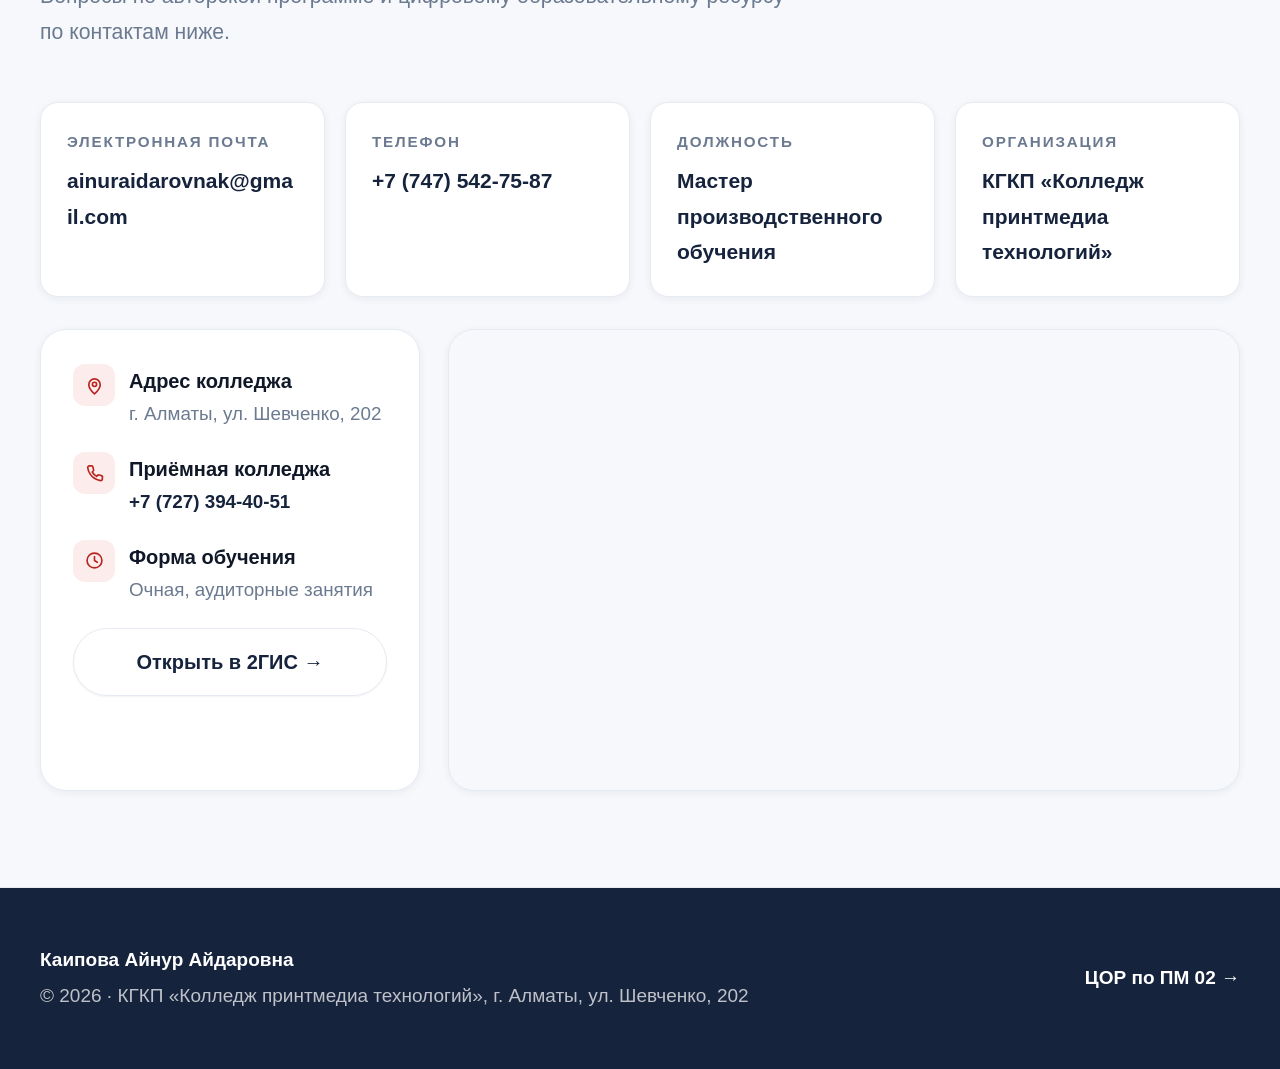
==== commit 162da73c: "Уточнены ФИО педагога и контактный email Каипова Айнур Айдаровна (отчество было указано неверно), ра" ====
--- a/index.html
+++ b/index.html
@@ -3,7 +3,7 @@
 <head>
 <meta charset="utf-8">
 <meta name="viewport" content="width=device-width, initial-scale=1">
-<title>Каипова Айнур Абдиханқызы — мастер производственного обучения, педагог-эксперт</title>
+<title>Каипова Айнур Айдаровна — мастер производственного обучения, педагог-эксперт</title>
 <meta name="description" content="Портфолио-визитка Каиповой А.А., мастера производственного обучения, педагога-эксперта КГКП «Колледж принтмедиа технологий». Авторская программа ПМ 02 «Воспроизведение изобразительной информации» и цифровой образовательный ресурс.">
 <link rel="icon" href="assets/logo.jpg">
 <link rel="stylesheet" href="style.css">
@@ -30,7 +30,7 @@
   <div class="wrap hero__grid">
     <div>
       <span class="eyebrow">Педагог-эксперт</span>
-      <h1>Каипова Айнур Абдиханқызы</h1>
+      <h1>Каипова Айнур Айдаровна</h1>
       <p class="hero__role">Мастер производственного обучения, педагог-эксперт</p>
       <p class="hero__place">КГКП «Колледж принтмедиа технологий», г. Алматы<br>Специальность 02110400 «Издательское дело»</p>
       <div class="hero__actions">
@@ -46,7 +46,7 @@
       </div>
     </div>
     <div class="photo-frame">
-      <img src="assets/kaipova.jpg" alt="Каипова Айнур Абдиханқызы">
+      <img src="assets/kaipova.jpg" alt="Каипова Айнур Айдаровна">
     </div>
   </div>
 </section>
@@ -201,7 +201,7 @@
     <div class="contact-grid" style="margin-bottom:32px;">
       <div class="contact">
         <div class="contact__label">Электронная почта</div>
-        <div class="contact__value"><a href="mailto:example@printmedia.kz">example@printmedia.kz</a></div>
+        <div class="contact__value"><a href="mailto:ainuraidarovnak@gmail.com">ainuraidarovnak@gmail.com</a></div>
       </div>
       <div class="contact">
         <div class="contact__label">Телефон</div>
@@ -250,14 +250,13 @@
           allowfullscreen></iframe>
       </div>
     </div>
-    <p class="note">Адрес электронной почты указан как образец — замените его на актуальный в файле <code>index.html</code>, раздел «Контакты».</p>
   </div>
 </section>
 
 <footer class="footer">
   <div class="wrap footer__inner">
     <div>
-      <strong>Каипова Айнур Абдиханқызы</strong>
+      <strong>Каипова Айнур Айдаровна</strong>
       © 2026 · КГКП «Колледж принтмедиа технологий», г. Алматы, ул. Шевченко, 202
     </div>
     <div><a href="cor.html">ЦОР по ПМ 02 →</a></div>
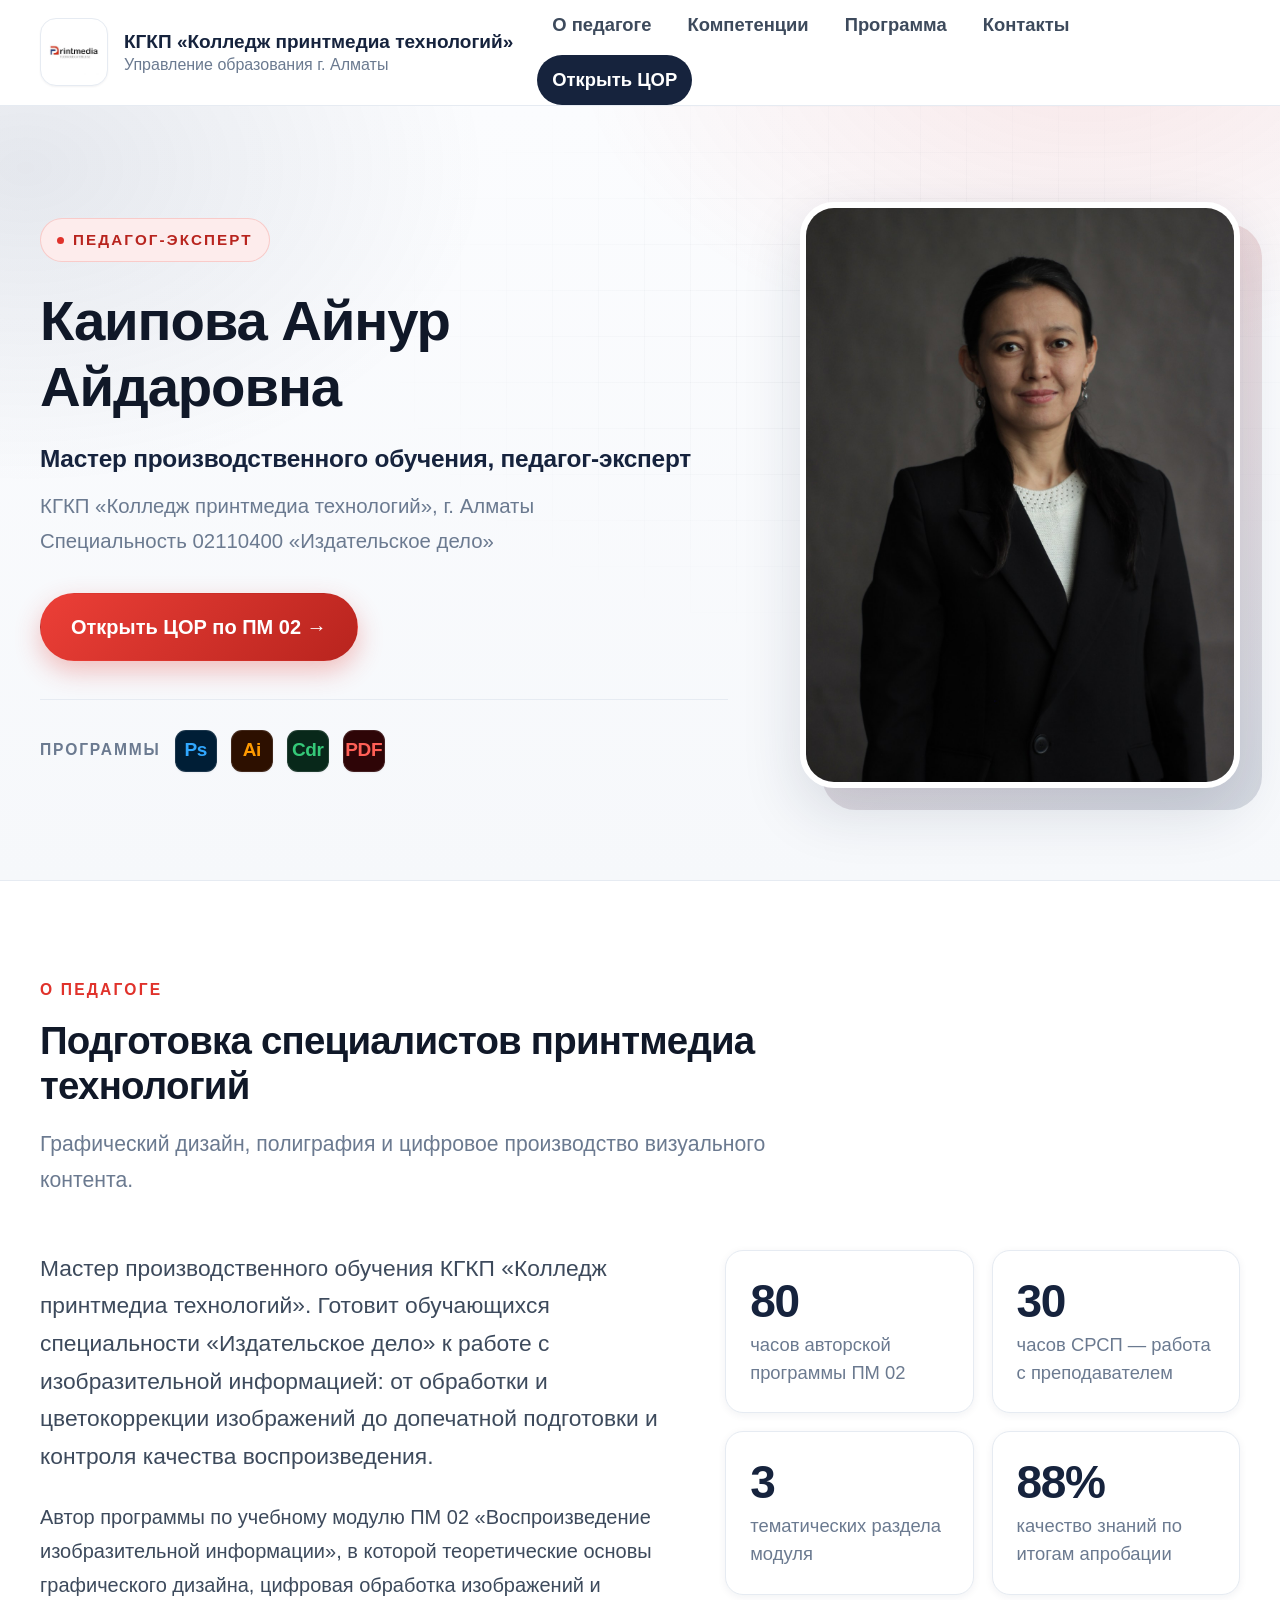
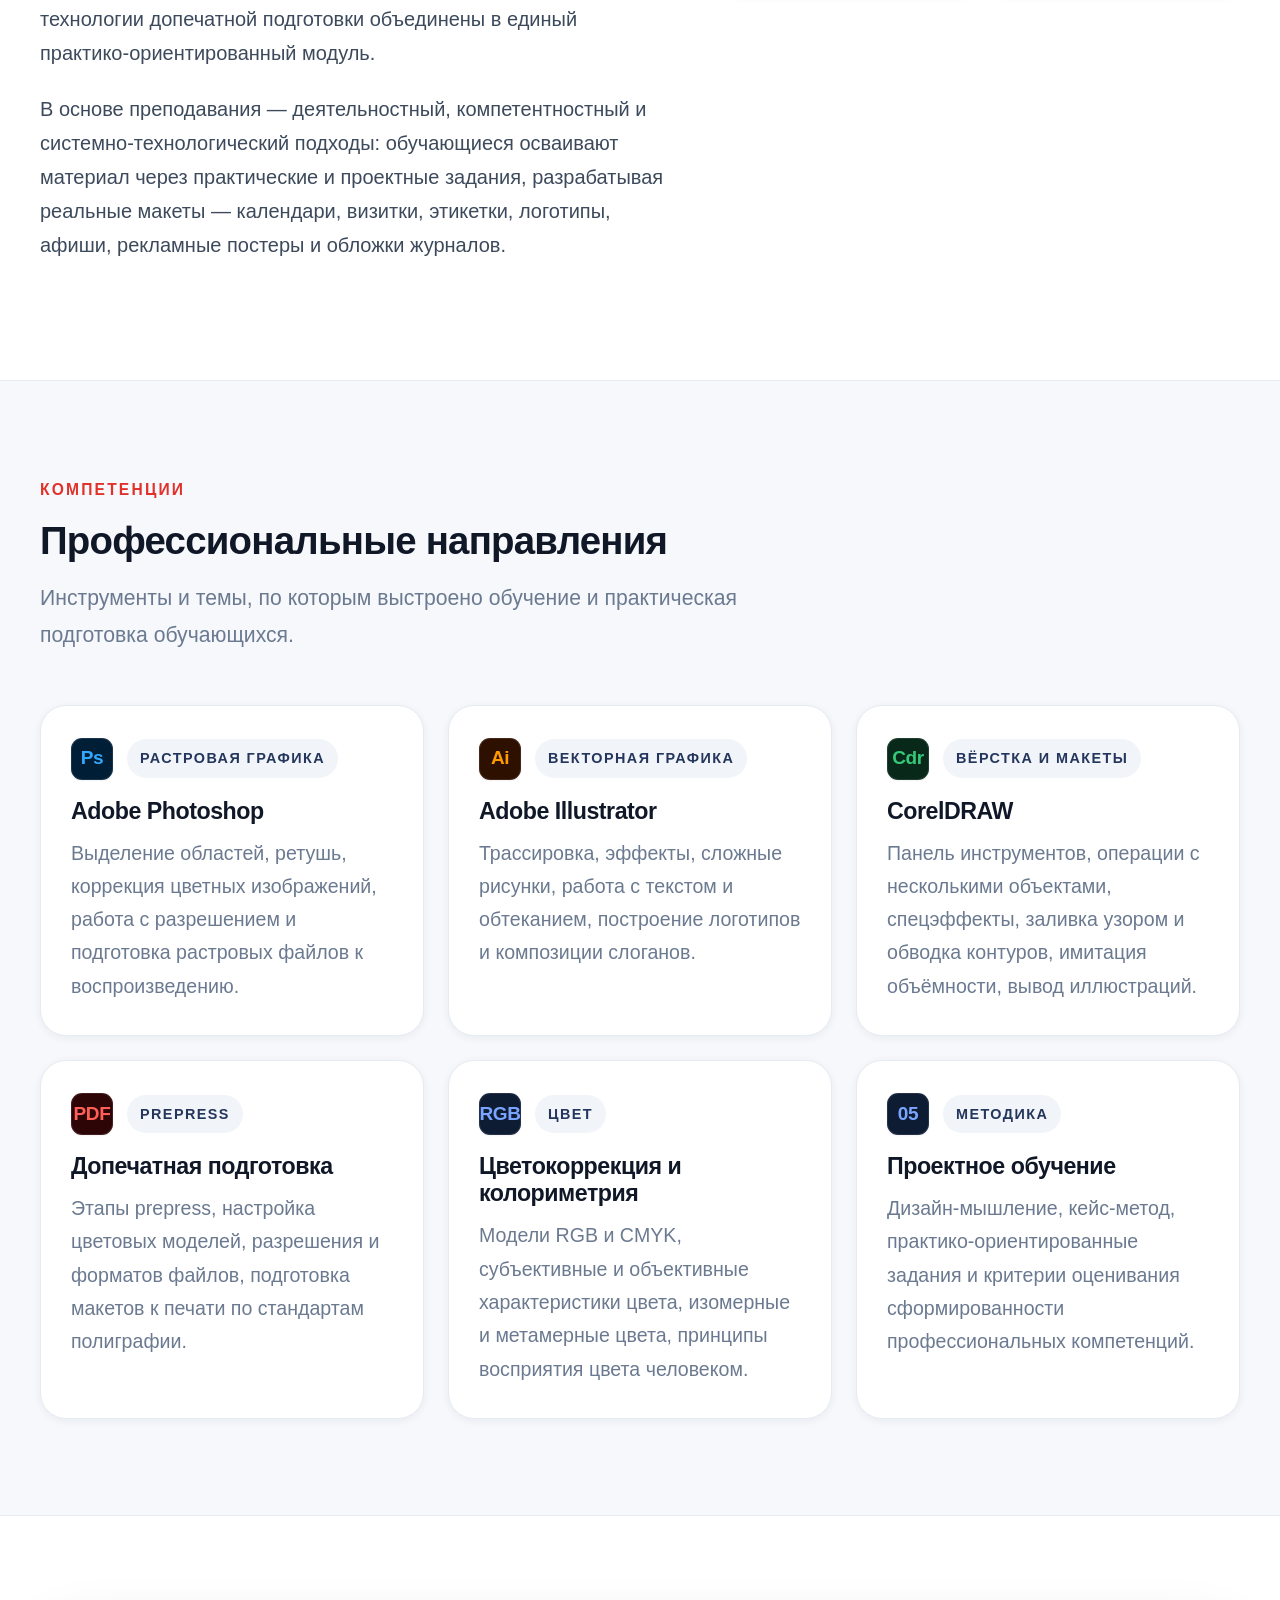
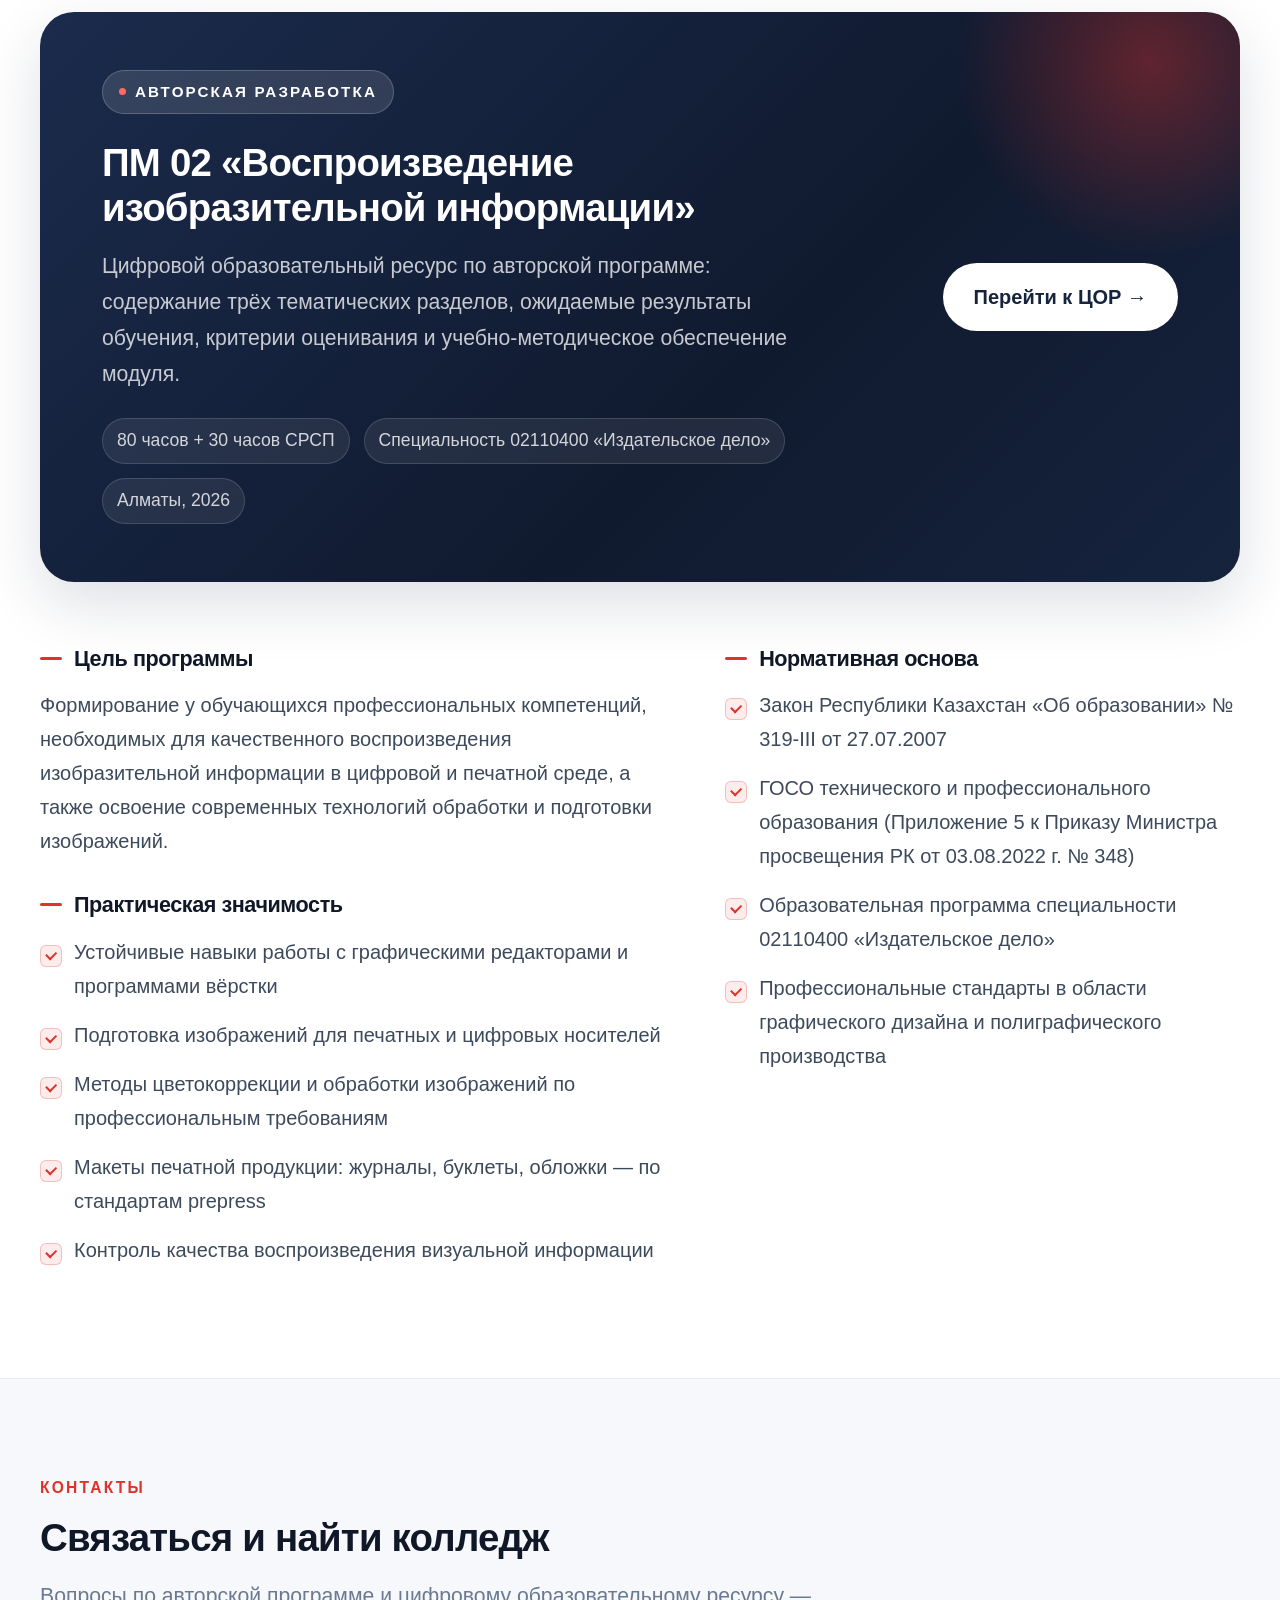
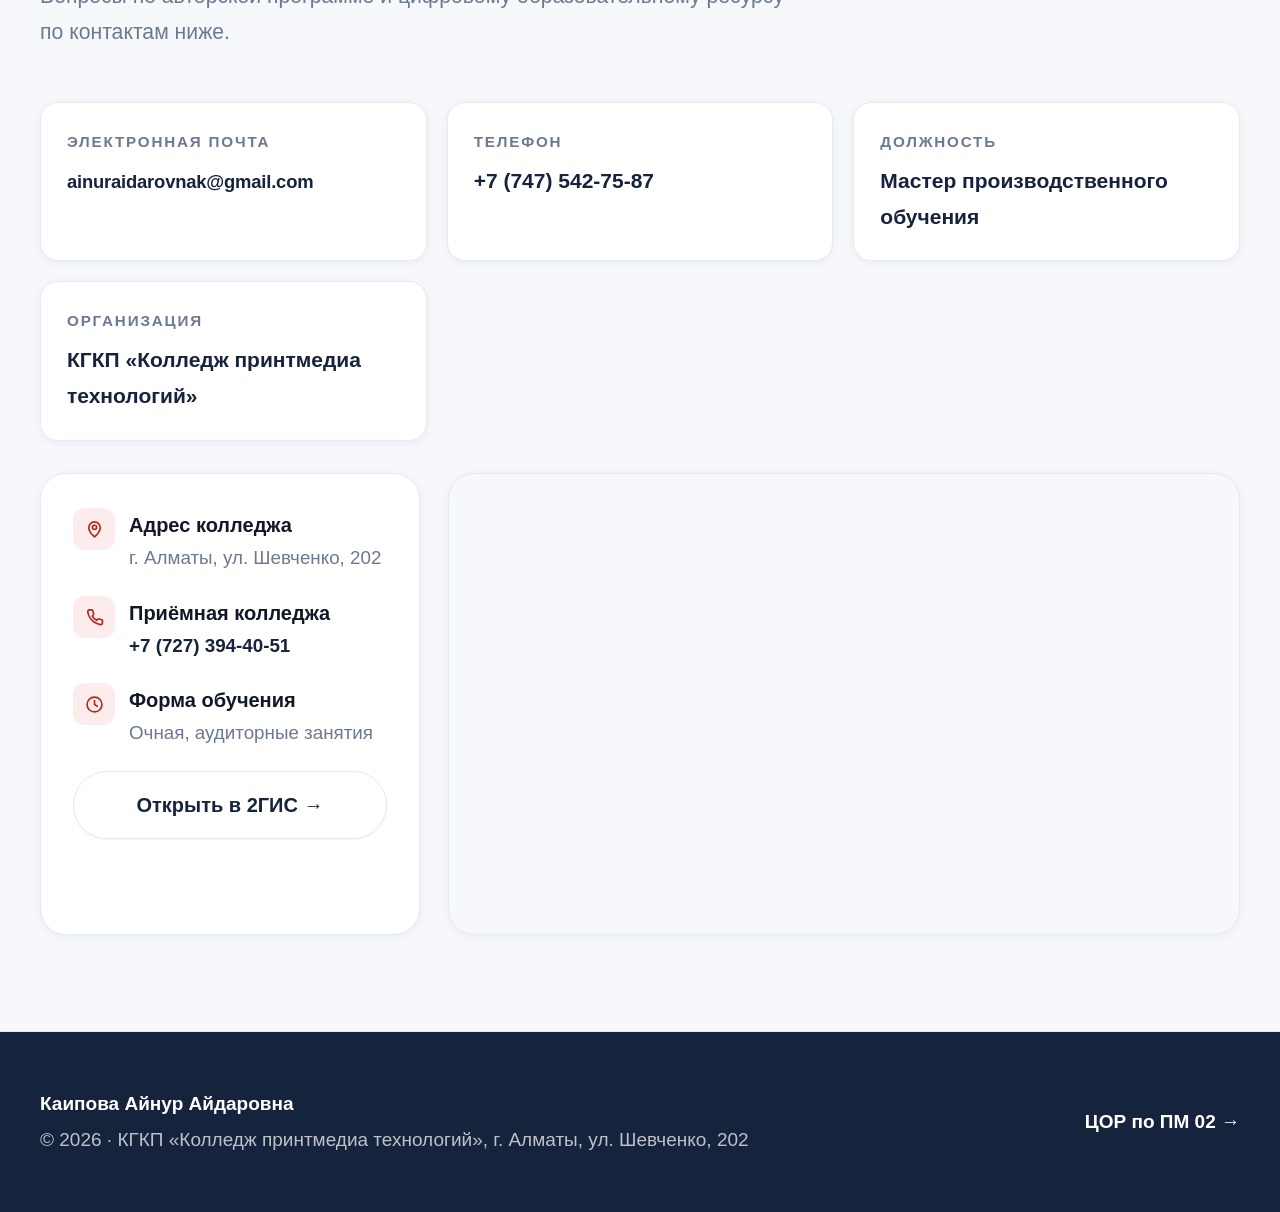
==== commit de3b7410: "Упрощён блок результатов ЦОР, убрана кнопка про авторскую программу, исправлен перенос «г. Алматы»" ====
--- a/index.html
+++ b/index.html
@@ -35,7 +35,6 @@
       <p class="hero__place">КГКП «Колледж принтмедиа технологий», г. Алматы<br>Специальность 02110400 «Издательское дело»</p>
       <div class="hero__actions">
         <a class="btn btn--primary" href="cor.html">Открыть ЦОР по ПМ 02 →</a>
-        <a class="btn btn--ghost" href="#program">Об авторской программе</a>
       </div>
       <div class="hero__tools">
         <span class="label">Программы</span>
--- a/style.css
+++ b/style.css
@@ -296,6 +296,7 @@
 
 .cols-2 { display: grid; grid-template-columns: 1.1fr .9fr; gap: 56px; align-items: start; }
 .prose p { color: var(--body); max-width: 78ch; }
+.list-check.prose { max-width: 78ch; }
 
 h3.mini {
   font-size: 1.08rem;
@@ -457,7 +458,7 @@
 }
 
 /* ---------------- Контакты и карта ---------------- */
-.contact-grid { display: grid; grid-template-columns: repeat(auto-fit, minmax(250px, 1fr)); gap: 20px; }
+.contact-grid { display: grid; grid-template-columns: repeat(auto-fit, minmax(290px, 1fr)); gap: 20px; }
 .contact {
   background: #fff;
   border: 1px solid var(--line);
@@ -473,7 +474,9 @@
   font-weight: 750;
   margin-bottom: 8px;
 }
-.contact__value { font-size: 1.05rem; font-weight: 650; color: var(--navy); word-break: break-word; }
+.contact__value { font-size: 1.05rem; font-weight: 650; color: var(--navy); overflow-wrap: anywhere; }
+/* Длинный адрес почты не должен рваться на отдельные буквы */
+.contact__value a[href^="mailto"] { font-size: .92rem; letter-spacing: -0.01em; }
 .contact__value a { color: inherit; text-decoration: none; }
 .contact__value a:hover { color: var(--red); }
 .note { font-size: .92rem; color: var(--muted); margin-top: 22px; }
